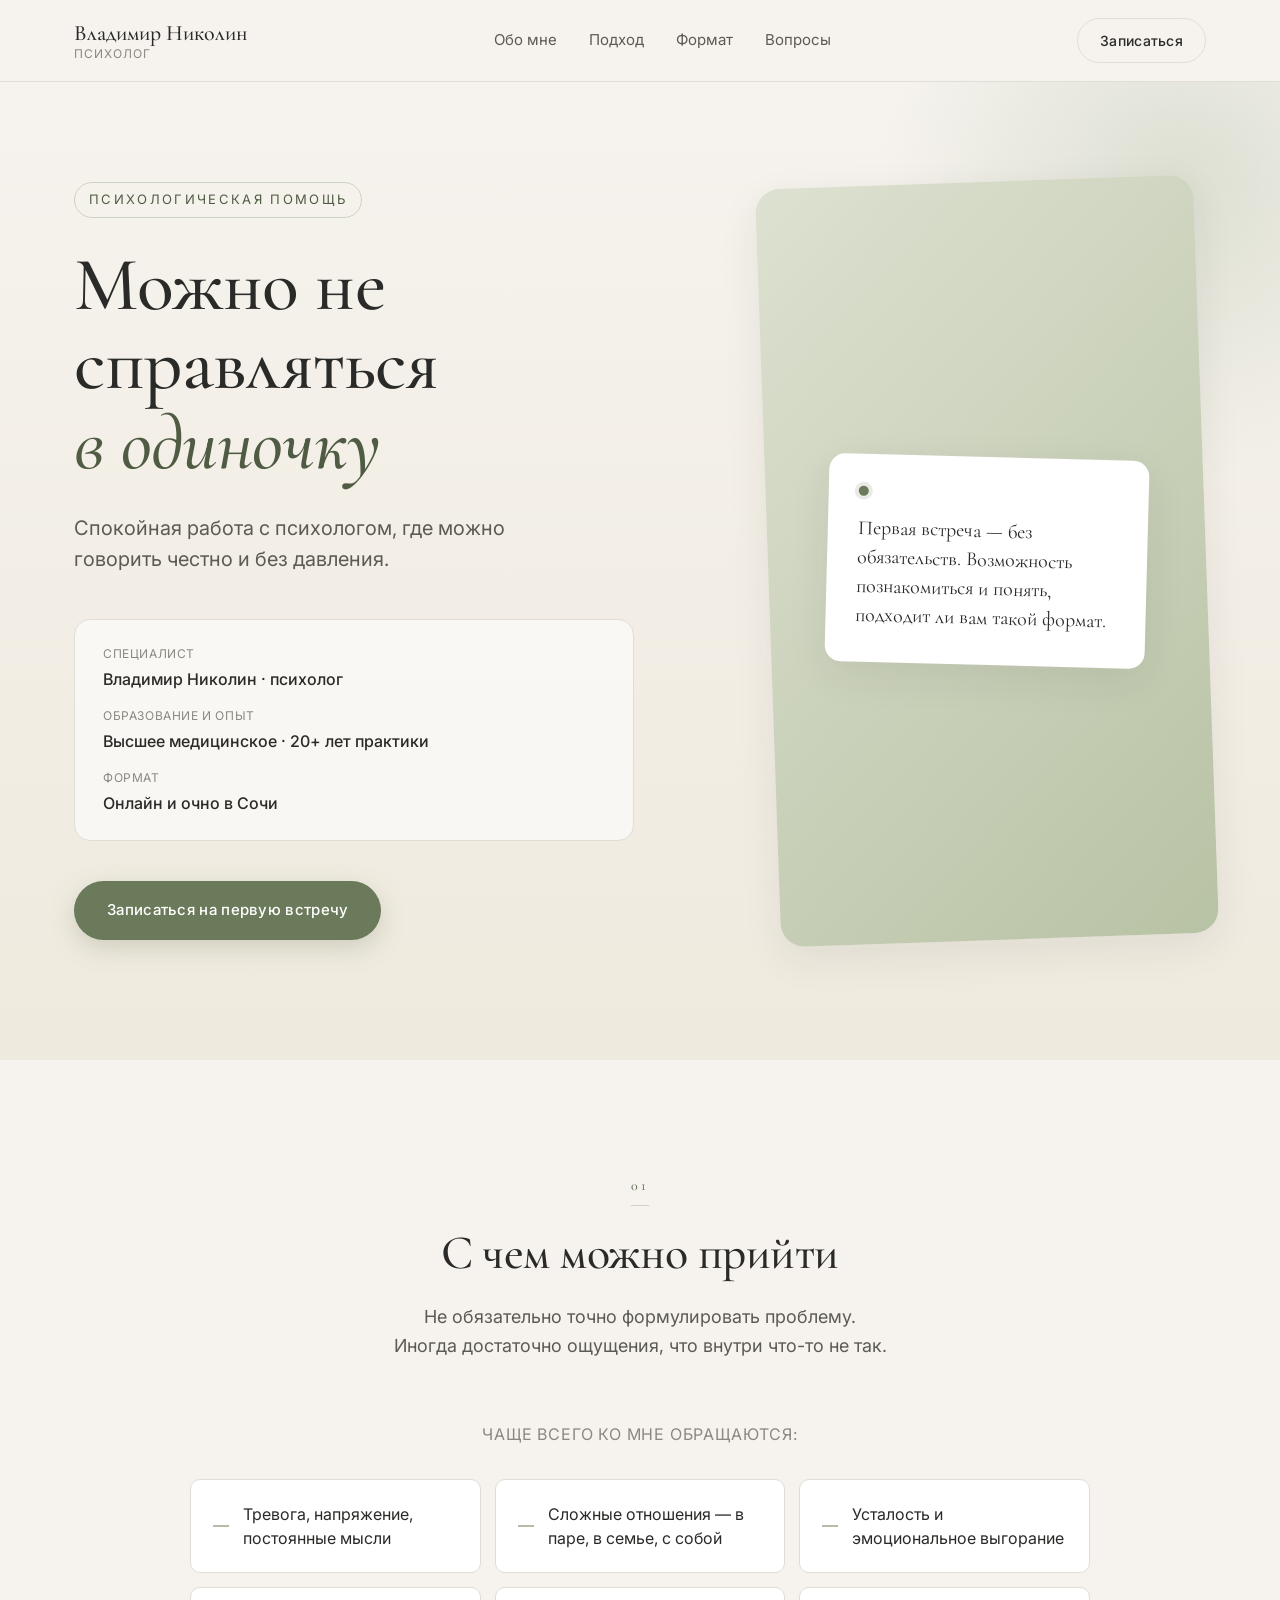
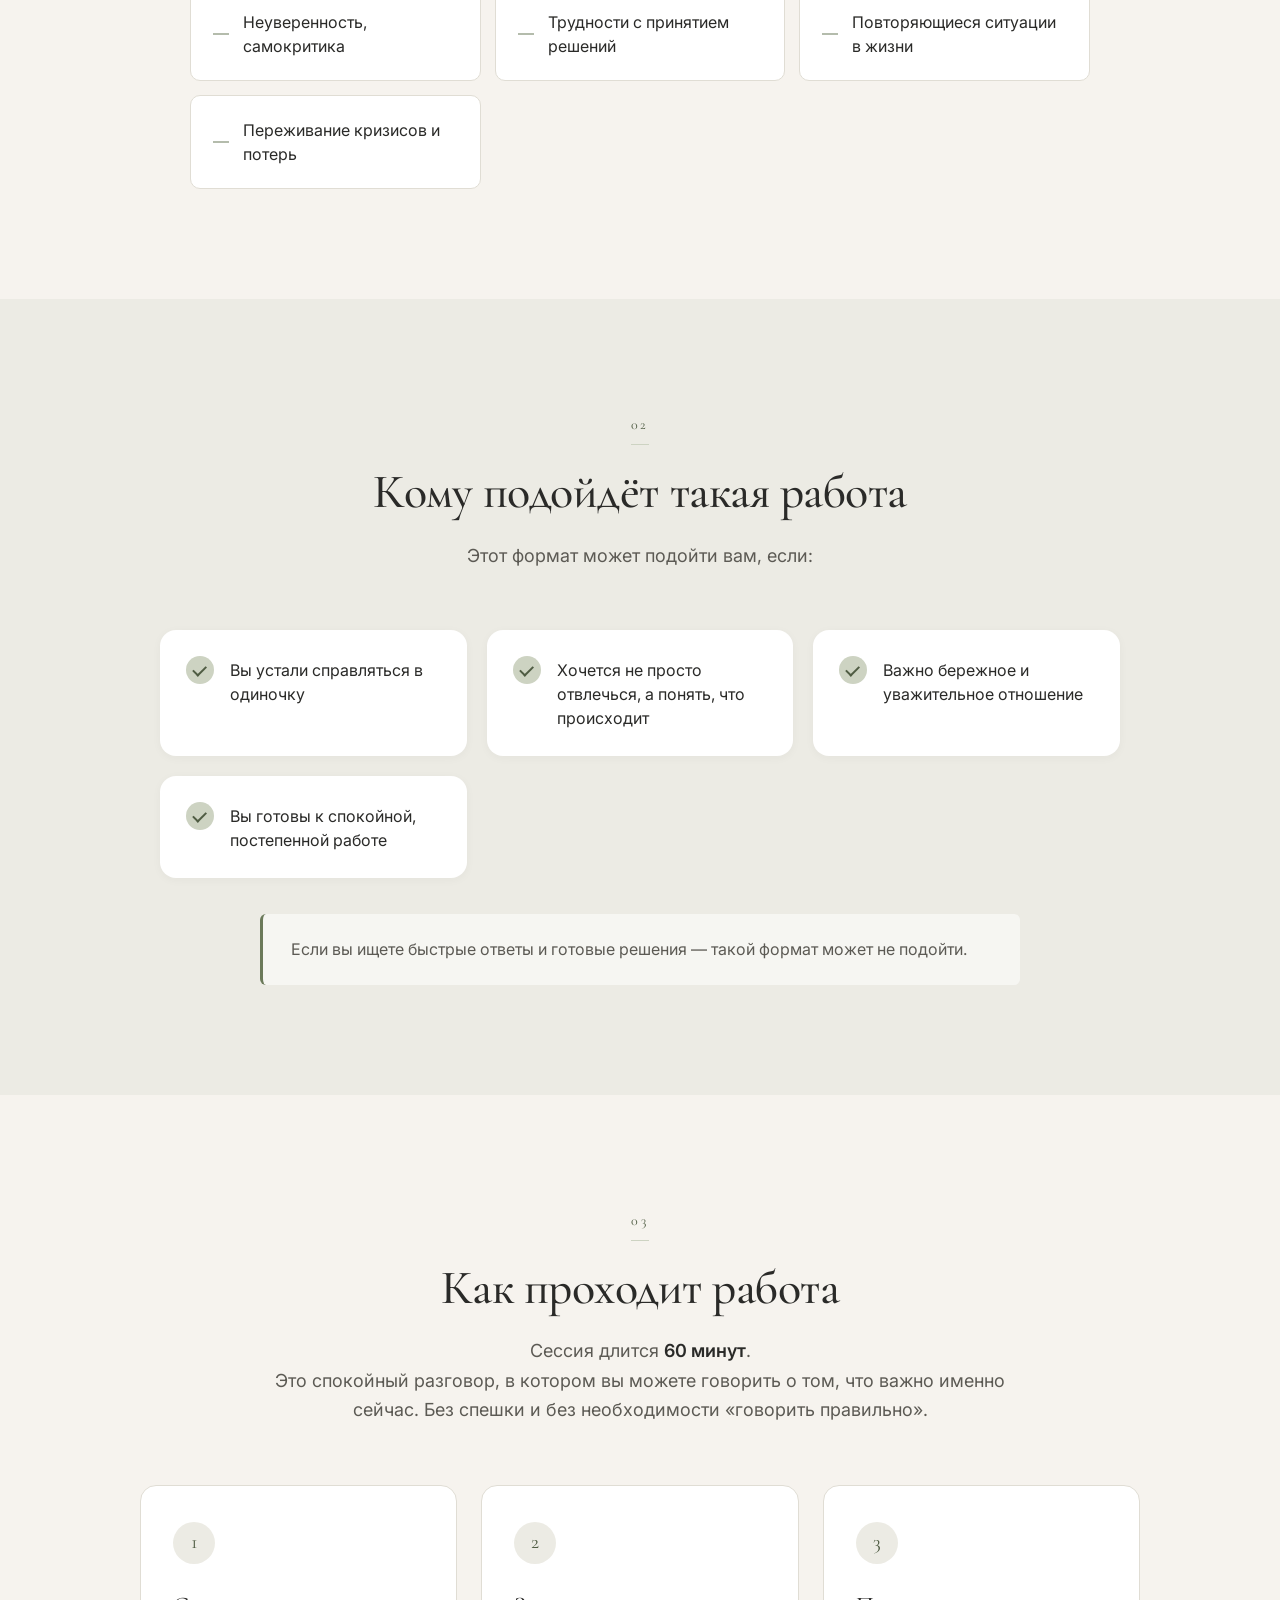
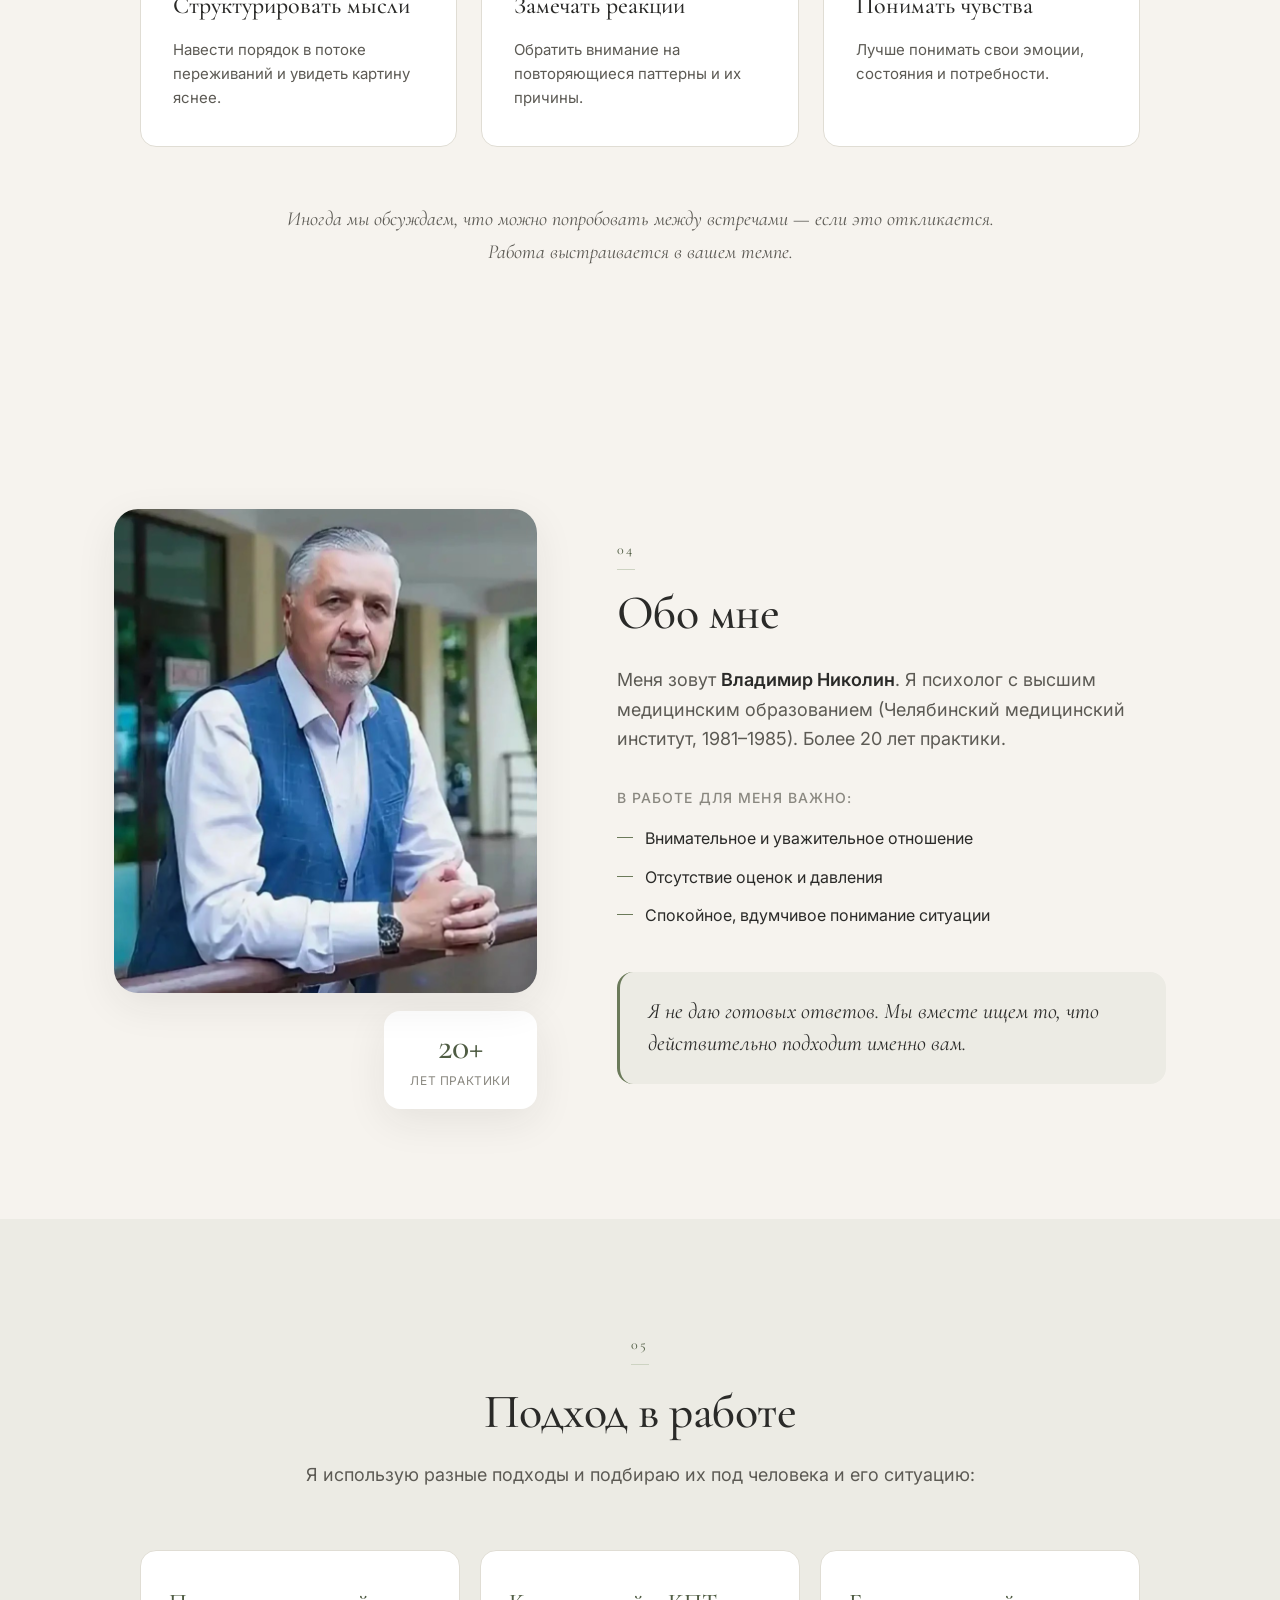
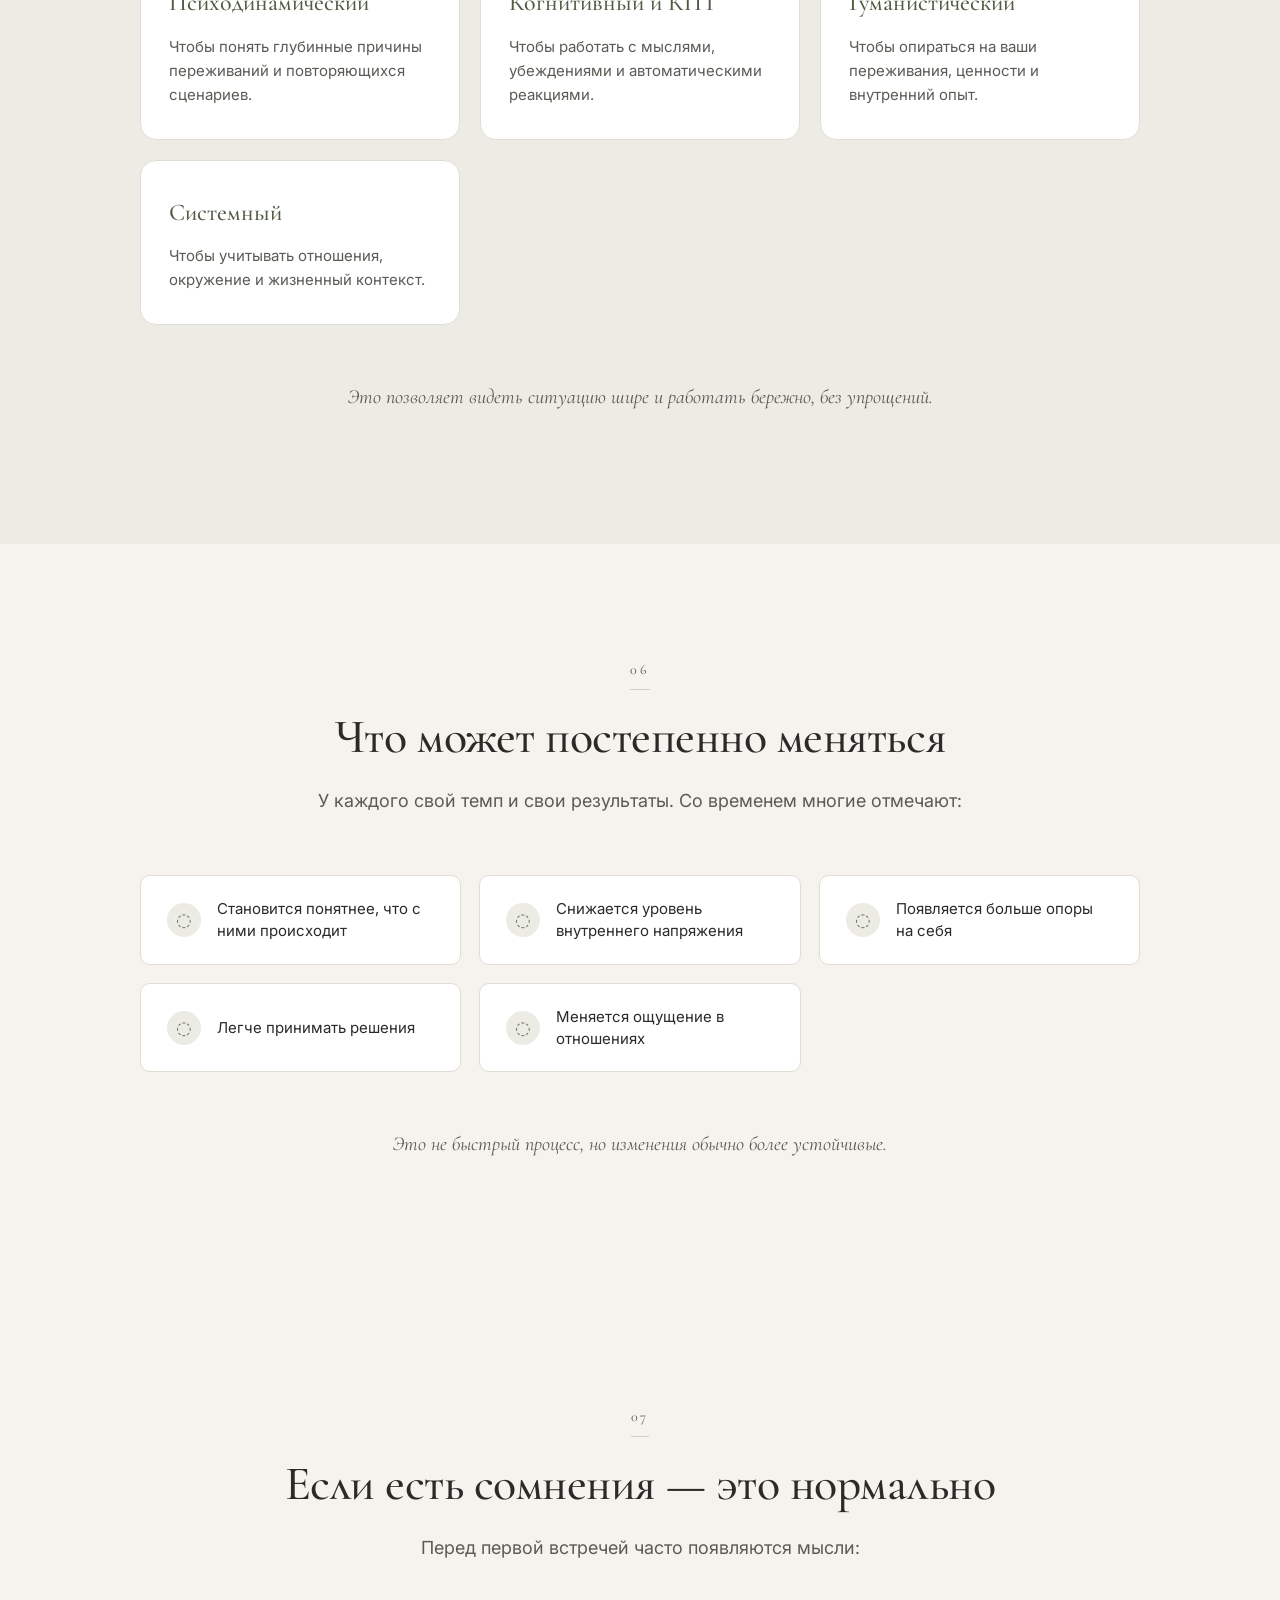
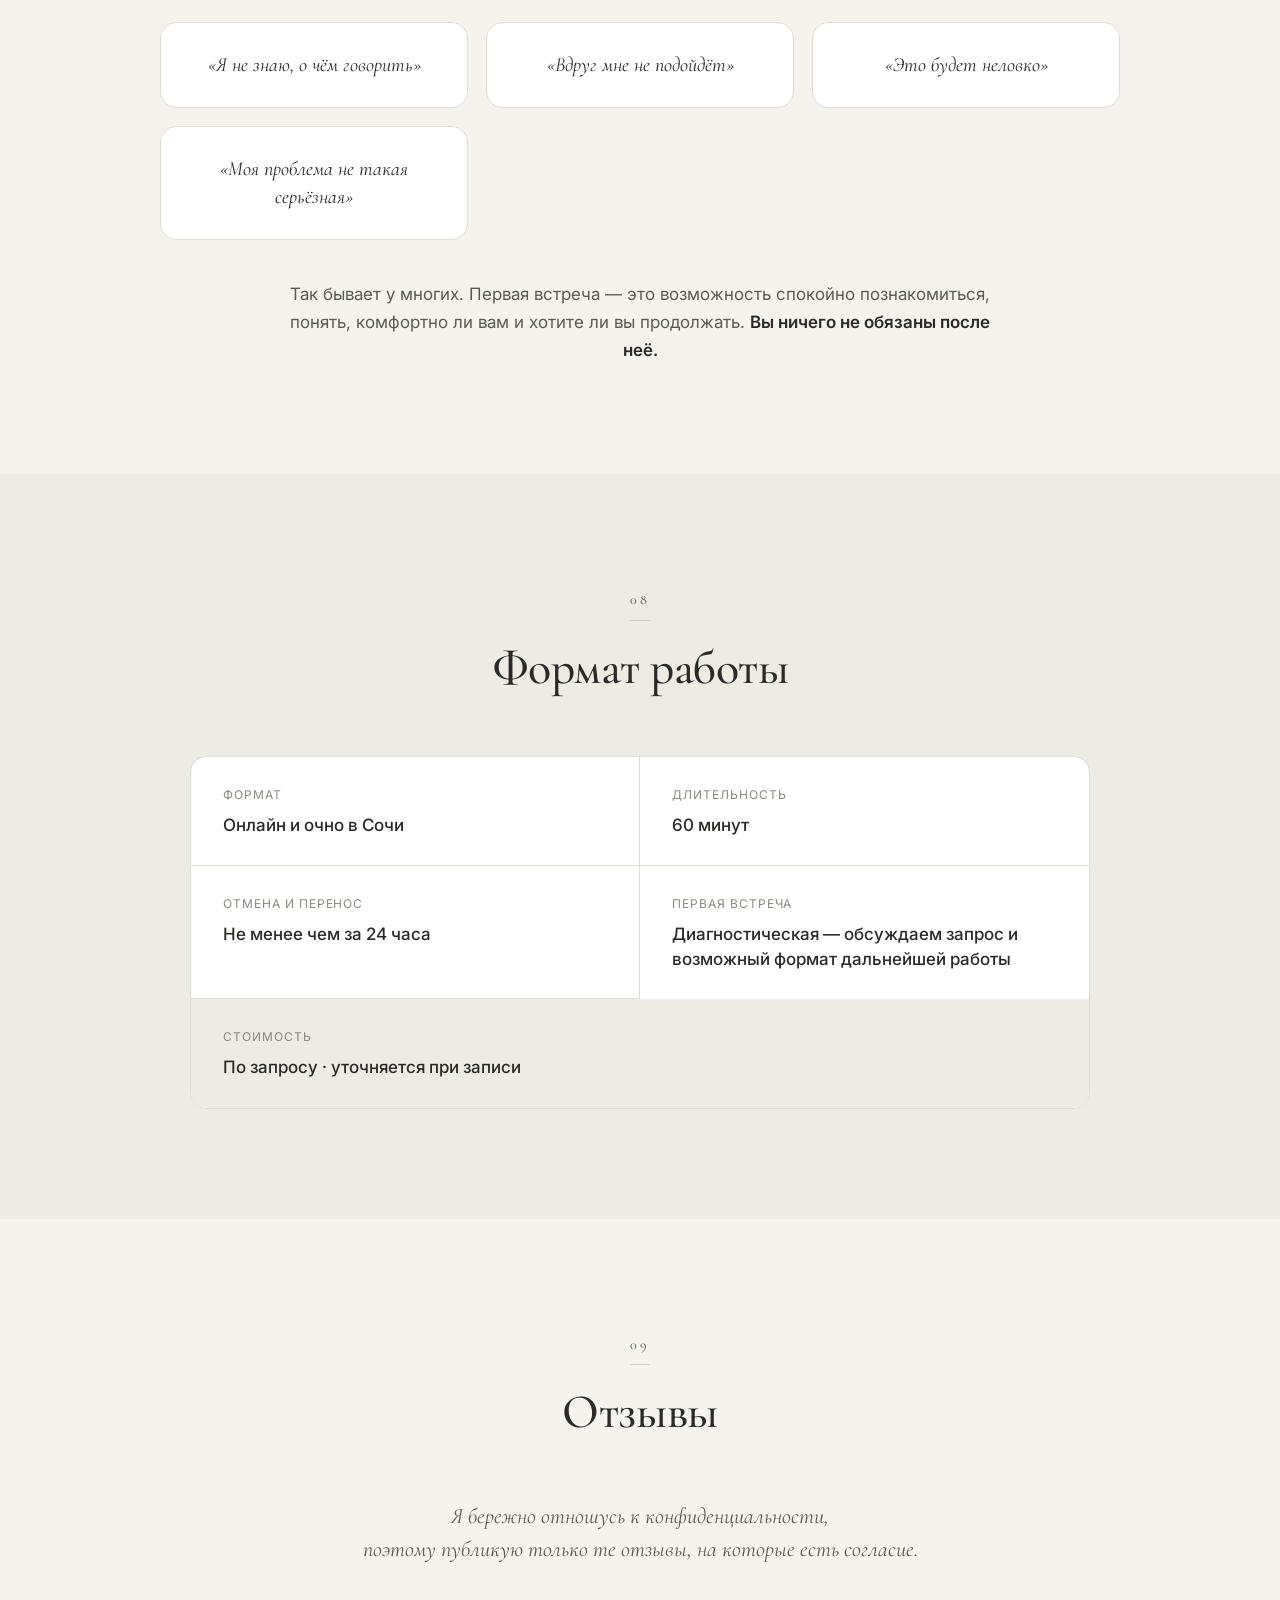
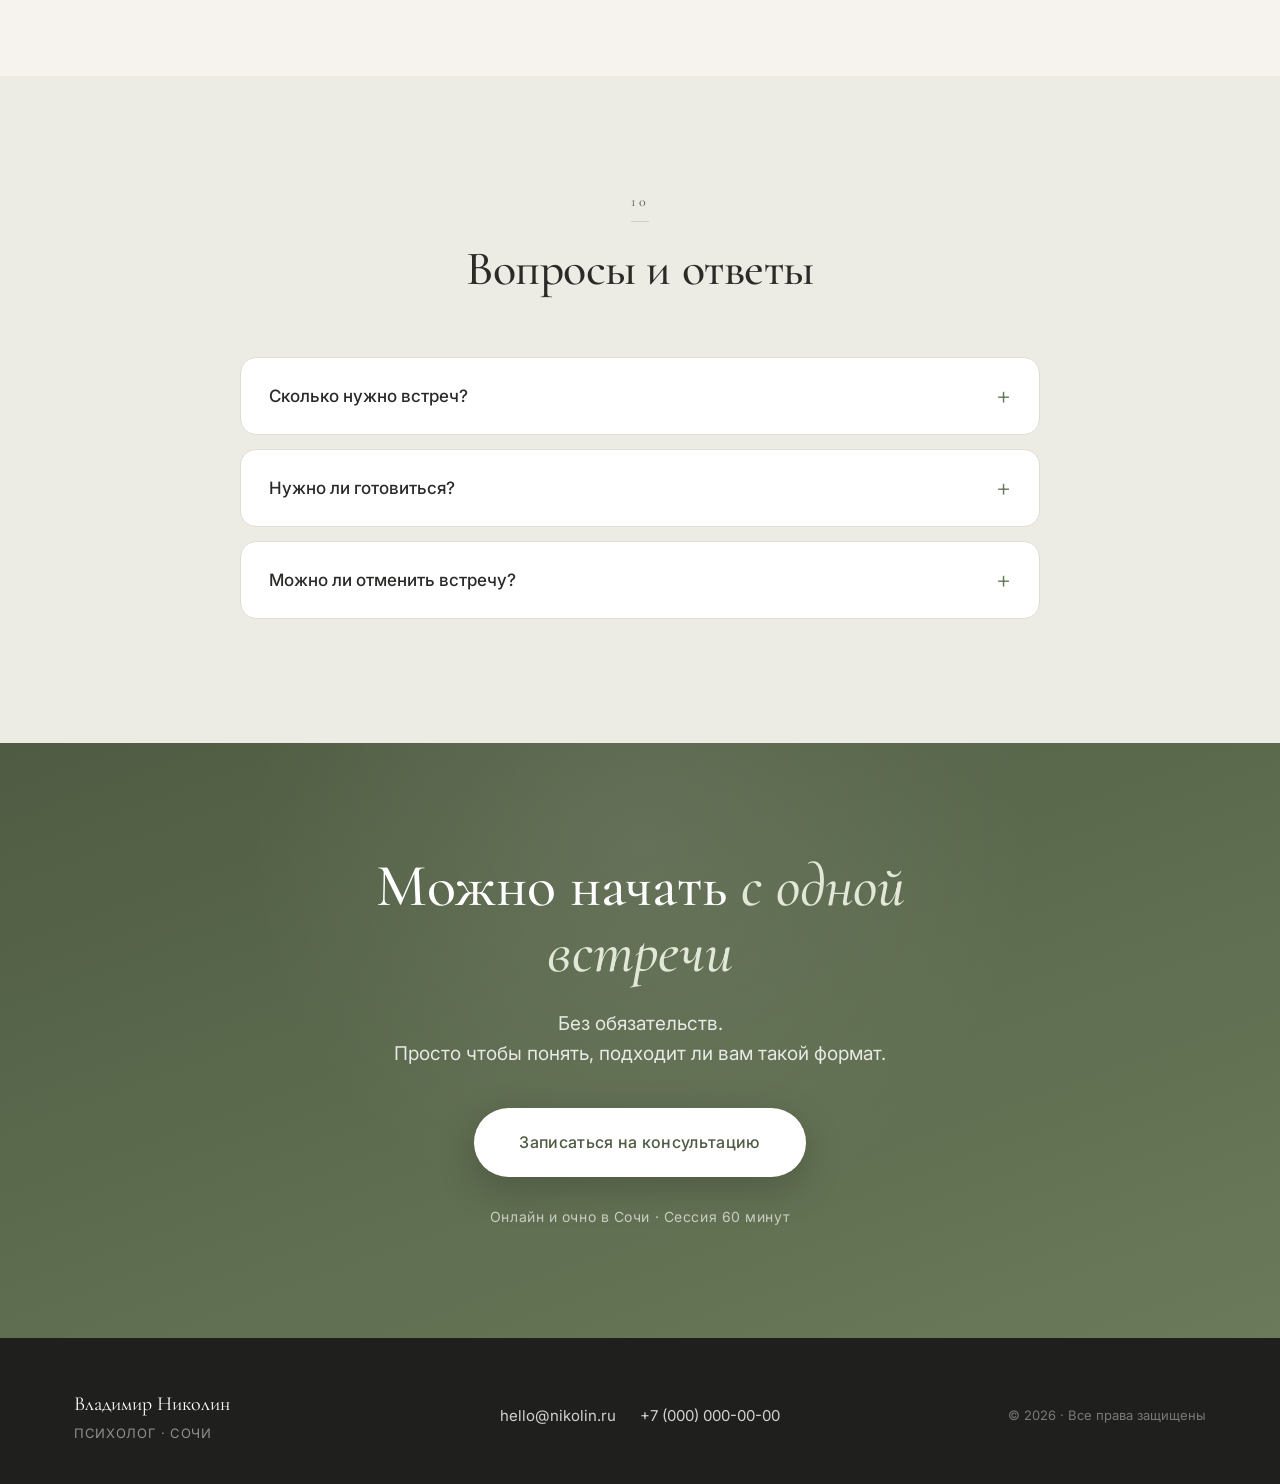
==== index.html @ 3478b765 "Вставлено фото и сформирован первый вариант сайта" ====
<!DOCTYPE html>
<html lang="ru">
<head>
    <meta charset="UTF-8">
    <meta name="viewport" content="width=device-width, initial-scale=1.0">
    <title>Владимир Николин — психолог · Онлайн и очно в Сочи</title>
    <meta name="description" content="Владимир Николин — психолог с высшим медицинским образованием и 20+ лет практики. Спокойная, бережная работа онлайн и очно в Сочи.">
    <link rel="preconnect" href="https://fonts.googleapis.com">
    <link rel="preconnect" href="https://fonts.gstatic.com" crossorigin>
    <link href="https://fonts.googleapis.com/css2?family=Cormorant+Garamond:wght@400;500;600&family=Inter:wght@300;400;500;600&display=swap" rel="stylesheet">
    <link rel="stylesheet" href="styles.css">
</head>
<body>

    <!-- Шапка -->
    <header class="header">
        <div class="container header__inner">
            <a href="#" class="logo">
                <span class="logo__name">Владимир Николин</span>
                <span class="logo__role">психолог</span>
            </a>
            <nav class="nav">
                <a href="#about">Обо мне</a>
                <a href="#approach">Подход</a>
                <a href="#format">Формат</a>
                <a href="#faq">Вопросы</a>
            </nav>
            <a href="#contact" class="btn btn--small">Записаться</a>
        </div>
    </header>

    <!-- 1. Первый экран -->
    <section class="hero">
        <div class="container hero__inner">
            <div class="hero__content">
                <p class="hero__eyebrow">Психологическая помощь</p>
                <h1 class="hero__title">Можно не справляться <br><em>в одиночку</em></h1>
                <p class="hero__subtitle">
                    Спокойная работа с психологом, где можно говорить честно и без давления.
                </p>

                <div class="hero__meta">
                    <div class="hero__meta-item">
                        <span class="hero__meta-label">Специалист</span>
                        <span class="hero__meta-value">Владимир Николин · психолог</span>
                    </div>
                    <div class="hero__meta-item">
                        <span class="hero__meta-label">Образование и опыт</span>
                        <span class="hero__meta-value">Высшее медицинское · 20+ лет практики</span>
                    </div>
                    <div class="hero__meta-item">
                        <span class="hero__meta-label">Формат</span>
                        <span class="hero__meta-value">Онлайн и очно в Сочи</span>
                    </div>
                </div>

                <a href="#contact" class="btn btn--primary">Записаться на первую встречу</a>
            </div>

            <div class="hero__visual">
                <div class="hero__card">
                    <div class="hero__card-dot"></div>
                    <p>Первая встреча — без обязательств. Возможность познакомиться и понять, подходит ли вам такой формат.</p>
                </div>
            </div>
        </div>
    </section>

    <!-- 2. С чем можно прийти -->
    <section class="section" id="with-what">
        <div class="container">
            <div class="section__head">
                <span class="section__num">01</span>
                <h2 class="section__title">С чем можно прийти</h2>
                <p class="section__lead">
                    Не обязательно точно формулировать проблему.<br>
                    Иногда достаточно ощущения, что внутри что-то не так.
                </p>
            </div>

            <p class="section__intro">Чаще всего ко мне обращаются:</p>

            <ul class="topics">
                <li class="topics__item">Тревога, напряжение, постоянные мысли</li>
                <li class="topics__item">Сложные отношения — в паре, в семье, с собой</li>
                <li class="topics__item">Усталость и эмоциональное выгорание</li>
                <li class="topics__item">Неуверенность, самокритика</li>
                <li class="topics__item">Трудности с принятием решений</li>
                <li class="topics__item">Повторяющиеся ситуации в жизни</li>
                <li class="topics__item">Переживание кризисов и потерь</li>
            </ul>
        </div>
    </section>

    <!-- 3. Кому подойдёт -->
    <section class="section section--muted">
        <div class="container">
            <div class="section__head">
                <span class="section__num">02</span>
                <h2 class="section__title">Кому подойдёт такая работа</h2>
                <p class="section__lead">Этот формат может подойти вам, если:</p>
            </div>

            <div class="suits">
                <div class="suits__item">
                    <span class="suits__marker"></span>
                    <p>Вы устали справляться в одиночку</p>
                </div>
                <div class="suits__item">
                    <span class="suits__marker"></span>
                    <p>Хочется не просто отвлечься, а понять, что происходит</p>
                </div>
                <div class="suits__item">
                    <span class="suits__marker"></span>
                    <p>Важно бережное и уважительное отношение</p>
                </div>
                <div class="suits__item">
                    <span class="suits__marker"></span>
                    <p>Вы готовы к спокойной, постепенной работе</p>
                </div>
            </div>

            <p class="section__note">
                Если вы ищете быстрые ответы и готовые решения — такой формат может не подойти.
            </p>
        </div>
    </section>

    <!-- 4. Как проходят консультации -->
    <section class="section" id="how">
        <div class="container">
            <div class="section__head">
                <span class="section__num">03</span>
                <h2 class="section__title">Как проходит работа</h2>
                <p class="section__lead">
                    Сессия длится <strong>60 минут</strong>.<br>
                    Это спокойный разговор, в котором вы можете говорить о том, что важно именно сейчас. Без спешки и без необходимости «говорить правильно».
                </p>
            </div>

            <div class="help-grid">
                <div class="help-card">
                    <span class="help-card__num">1</span>
                    <h3>Структурировать мысли</h3>
                    <p>Навести порядок в потоке переживаний и увидеть картину яснее.</p>
                </div>
                <div class="help-card">
                    <span class="help-card__num">2</span>
                    <h3>Замечать реакции</h3>
                    <p>Обратить внимание на повторяющиеся паттерны и их причины.</p>
                </div>
                <div class="help-card">
                    <span class="help-card__num">3</span>
                    <h3>Понимать чувства</h3>
                    <p>Лучше понимать свои эмоции, состояния и потребности.</p>
                </div>
            </div>

            <p class="section__note section__note--center">
                Иногда мы обсуждаем, что можно попробовать между встречами — если это откликается.<br>
                Работа выстраивается в вашем темпе.
            </p>
        </div>
    </section>

    <!-- 5. О специалисте -->
    <section class="section about" id="about">
        <div class="container about__inner">
            <div class="about__photo">
                <div class="about__photo-box">
                    <img src="Владимир Николин.jpg" alt="Психолог Владимир Николин" class="about__photo-img">
                </div>
                <div class="about__badge">
                    <span class="about__badge-num">20+</span>
                    <span class="about__badge-text">лет практики</span>
                </div>
            </div>

            <div class="about__content">
                <span class="section__num">04</span>
                <h2 class="section__title">Обо мне</h2>
                <p class="about__text">
                    Меня зовут <strong>Владимир Николин</strong>. Я психолог с высшим медицинским образованием
                    (Челябинский медицинский институт, 1981–1985). Более 20 лет практики.
                </p>

                <h3 class="about__subtitle">В работе для меня важно:</h3>
                <ul class="about__list">
                    <li>Внимательное и уважительное отношение</li>
                    <li>Отсутствие оценок и давления</li>
                    <li>Спокойное, вдумчивое понимание ситуации</li>
                </ul>

                <blockquote class="about__quote">
                    Я не даю готовых ответов. Мы вместе ищем то, что действительно подходит именно вам.
                </blockquote>
            </div>
        </div>
    </section>

    <!-- 6. Как я работаю -->
    <section class="section section--muted" id="approach">
        <div class="container">
            <div class="section__head">
                <span class="section__num">05</span>
                <h2 class="section__title">Подход в работе</h2>
                <p class="section__lead">
                    Я использую разные подходы и подбираю их под человека и его ситуацию:
                </p>
            </div>

            <div class="approach">
                <div class="approach__item">
                    <h3>Психодинамический</h3>
                    <p>Чтобы понять глубинные причины переживаний и повторяющихся сценариев.</p>
                </div>
                <div class="approach__item">
                    <h3>Когнитивный и КПТ</h3>
                    <p>Чтобы работать с мыслями, убеждениями и автоматическими реакциями.</p>
                </div>
                <div class="approach__item">
                    <h3>Гуманистический</h3>
                    <p>Чтобы опираться на ваши переживания, ценности и внутренний опыт.</p>
                </div>
                <div class="approach__item">
                    <h3>Системный</h3>
                    <p>Чтобы учитывать отношения, окружение и жизненный контекст.</p>
                </div>
            </div>

            <p class="section__note section__note--center">
                Это позволяет видеть ситуацию шире и работать бережно, без упрощений.
            </p>
        </div>
    </section>

    <!-- 7. Что может измениться -->
    <section class="section" id="results">
        <div class="container">
            <div class="section__head">
                <span class="section__num">06</span>
                <h2 class="section__title">Что может постепенно меняться</h2>
                <p class="section__lead">
                    У каждого свой темп и свои результаты. Со временем многие отмечают:
                </p>
            </div>

            <div class="changes">
                <div class="changes__item">
                    <div class="changes__icon">◌</div>
                    <p>Становится понятнее, что с ними происходит</p>
                </div>
                <div class="changes__item">
                    <div class="changes__icon">◌</div>
                    <p>Снижается уровень внутреннего напряжения</p>
                </div>
                <div class="changes__item">
                    <div class="changes__icon">◌</div>
                    <p>Появляется больше опоры на себя</p>
                </div>
                <div class="changes__item">
                    <div class="changes__icon">◌</div>
                    <p>Легче принимать решения</p>
                </div>
                <div class="changes__item">
                    <div class="changes__icon">◌</div>
                    <p>Меняется ощущение в отношениях</p>
                </div>
            </div>

            <p class="section__note section__note--center">
                Это не быстрый процесс, но изменения обычно более устойчивые.
            </p>
        </div>
    </section>

    <!-- 8. Если есть сомнения -->
    <section class="section doubts">
        <div class="container">
            <div class="section__head">
                <span class="section__num">07</span>
                <h2 class="section__title">Если есть сомнения — это нормально</h2>
                <p class="section__lead">Перед первой встречей часто появляются мысли:</p>
            </div>

            <div class="doubts__grid">
                <div class="doubts__card">«Я не знаю, о чём говорить»</div>
                <div class="doubts__card">«Вдруг мне не подойдёт»</div>
                <div class="doubts__card">«Это будет неловко»</div>
                <div class="doubts__card">«Моя проблема не такая серьёзная»</div>
            </div>

            <p class="doubts__text">
                Так бывает у многих. Первая встреча — это возможность спокойно познакомиться,
                понять, комфортно ли вам и хотите ли вы продолжать.
                <strong>Вы ничего не обязаны после неё.</strong>
            </p>
        </div>
    </section>

    <!-- 9. Формат работы -->
    <section class="section section--muted" id="format">
        <div class="container">
            <div class="section__head">
                <span class="section__num">08</span>
                <h2 class="section__title">Формат работы</h2>
            </div>

            <div class="format">
                <div class="format__item">
                    <span class="format__label">Формат</span>
                    <span class="format__value">Онлайн и очно в Сочи</span>
                </div>
                <div class="format__item">
                    <span class="format__label">Длительность</span>
                    <span class="format__value">60 минут</span>
                </div>
                <div class="format__item">
                    <span class="format__label">Отмена и перенос</span>
                    <span class="format__value">Не менее чем за 24 часа</span>
                </div>
                <div class="format__item">
                    <span class="format__label">Первая встреча</span>
                    <span class="format__value">Диагностическая — обсуждаем запрос и возможный формат дальнейшей работы</span>
                </div>
                <div class="format__item format__item--wide">
                    <span class="format__label">Стоимость</span>
                    <span class="format__value">По запросу · уточняется при записи</span>
                </div>
            </div>
        </div>
    </section>

    <!-- 10. Отзывы -->
    <section class="section reviews">
        <div class="container">
            <div class="section__head">
                <span class="section__num">09</span>
                <h2 class="section__title">Отзывы</h2>
            </div>
            <p class="reviews__text">
                Я бережно отношусь к конфиденциальности,<br>
                поэтому публикую только те отзывы, на которые есть согласие.
            </p>
        </div>
    </section>

    <!-- 11. FAQ -->
    <section class="section section--muted" id="faq">
        <div class="container">
            <div class="section__head">
                <span class="section__num">10</span>
                <h2 class="section__title">Вопросы и ответы</h2>
            </div>

            <div class="faq">
                <details class="faq__item">
                    <summary>Сколько нужно встреч?</summary>
                    <p>Это зависит от ситуации. Иногда достаточно нескольких встреч, иногда работа занимает больше времени.</p>
                </details>
                <details class="faq__item">
                    <summary>Нужно ли готовиться?</summary>
                    <p>Нет. Достаточно прийти с тем, что есть.</p>
                </details>
                <details class="faq__item">
                    <summary>Можно ли отменить встречу?</summary>
                    <p>Да, не позднее чем за 24 часа.</p>
                </details>
            </div>
        </div>
    </section>

    <!-- 12. Финальный блок -->
    <section class="section cta" id="contact">
        <div class="container cta__inner">
            <h2 class="cta__title">Можно начать <em>с одной встречи</em></h2>
            <p class="cta__text">
                Без обязательств.<br>
                Просто чтобы понять, подходит ли вам такой формат.
            </p>
            <a href="#" class="btn btn--primary btn--large">Записаться на консультацию</a>
            <p class="cta__note">Онлайн и очно в Сочи · Сессия 60 минут</p>
        </div>
    </section>

    <!-- Подвал -->
    <footer class="footer">
        <div class="container footer__inner">
            <div class="footer__brand">
                <span class="footer__name">Владимир Николин</span>
                <span class="footer__role">психолог · Сочи</span>
            </div>
            <div class="footer__contacts">
                <a href="mailto:hello@nikolin.ru">hello@nikolin.ru</a>
                <a href="tel:+70000000000">+7 (000) 000-00-00</a>
            </div>
            <p class="footer__copy">© 2026 · Все права защищены</p>
        </div>
    </footer>

</body>
</html>
---- styles.css ----
/* ==========================================================================
   Базовые настройки
   ========================================================================== */

:root {
    --color-bg: #f6f3ee;
    --color-bg-muted: #ecebe4;
    --color-surface: #ffffff;
    --color-text: #2a2a28;
    --color-text-soft: #5c5a54;
    --color-text-muted: #8a8880;
    --color-accent: #6b7a5a;
    --color-accent-dark: #4f5c43;
    --color-accent-soft: #cdd3c2;
    --color-border: #e0ddd4;

    --radius-sm: 10px;
    --radius-md: 16px;
    --radius-lg: 24px;

    --shadow-sm: 0 2px 10px rgba(42, 42, 40, 0.04);
    --shadow-md: 0 12px 40px rgba(42, 42, 40, 0.08);

    --font-serif: 'Cormorant Garamond', Georgia, serif;
    --font-sans: 'Inter', -apple-system, BlinkMacSystemFont, 'Segoe UI', sans-serif;

    --container: 1180px;
    --pad: 24px;
}

* {
    box-sizing: border-box;
    margin: 0;
    padding: 0;
}

html {
    scroll-behavior: smooth;
}

body {
    font-family: var(--font-sans);
    font-size: 17px;
    line-height: 1.65;
    color: var(--color-text);
    background-color: var(--color-bg);
    -webkit-font-smoothing: antialiased;
    -moz-osx-font-smoothing: grayscale;
}

.container {
    max-width: var(--container);
    margin: 0 auto;
    padding: 0 var(--pad);
}

a {
    color: inherit;
    text-decoration: none;
    transition: color 0.2s ease, opacity 0.2s ease;
}

img {
    max-width: 100%;
    display: block;
}

em {
    font-family: var(--font-serif);
    font-style: italic;
    font-weight: 500;
    color: var(--color-accent-dark);
}

/* ==========================================================================
   Кнопки
   ========================================================================== */

.btn {
    display: inline-flex;
    align-items: center;
    justify-content: center;
    gap: 8px;
    padding: 16px 32px;
    font-family: var(--font-sans);
    font-size: 15px;
    font-weight: 500;
    letter-spacing: 0.02em;
    border: 1px solid transparent;
    border-radius: 999px;
    cursor: pointer;
    transition: all 0.25s ease;
    white-space: nowrap;
}

.btn--primary {
    background-color: var(--color-accent);
    color: #fff;
    box-shadow: 0 8px 24px rgba(107, 122, 90, 0.25);
}

.btn--primary:hover {
    background-color: var(--color-accent-dark);
    transform: translateY(-2px);
    box-shadow: 0 12px 32px rgba(107, 122, 90, 0.35);
}

.btn--large {
    padding: 20px 44px;
    font-size: 16px;
}

.btn--small {
    padding: 10px 22px;
    font-size: 14px;
    background-color: transparent;
    color: var(--color-text);
    border-color: var(--color-border);
}

.btn--small:hover {
    background-color: var(--color-text);
    color: #fff;
    border-color: var(--color-text);
}

/* ==========================================================================
   Шапка
   ========================================================================== */

.header {
    position: sticky;
    top: 0;
    z-index: 100;
    background-color: rgba(246, 243, 238, 0.85);
    backdrop-filter: blur(12px);
    -webkit-backdrop-filter: blur(12px);
    border-bottom: 1px solid var(--color-border);
}

.header__inner {
    display: flex;
    align-items: center;
    justify-content: space-between;
    gap: 32px;
    padding: 18px var(--pad);
}

.logo {
    display: flex;
    flex-direction: column;
    line-height: 1.2;
}

.logo__name {
    font-family: var(--font-serif);
    font-size: 22px;
    font-weight: 500;
    color: var(--color-text);
}

.logo__role {
    font-size: 12px;
    color: var(--color-text-muted);
    letter-spacing: 0.08em;
    text-transform: uppercase;
}

.nav {
    display: flex;
    gap: 32px;
}

.nav a {
    font-size: 15px;
    color: var(--color-text-soft);
    position: relative;
}

.nav a:hover {
    color: var(--color-accent-dark);
}

/* ==========================================================================
   Первый экран
   ========================================================================== */

.hero {
    padding: 100px 0 120px;
    background: linear-gradient(180deg, var(--color-bg) 0%, #efeade 100%);
    position: relative;
    overflow: hidden;
}

.hero::before {
    content: "";
    position: absolute;
    top: -200px;
    right: -200px;
    width: 600px;
    height: 600px;
    background: radial-gradient(circle, rgba(205, 211, 194, 0.6) 0%, transparent 70%);
    border-radius: 50%;
    pointer-events: none;
}

.hero__inner {
    display: grid;
    grid-template-columns: 1.4fr 1fr;
    gap: 80px;
    align-items: center;
    position: relative;
}

.hero__eyebrow {
    display: inline-block;
    font-size: 13px;
    letter-spacing: 0.18em;
    text-transform: uppercase;
    color: var(--color-accent-dark);
    padding: 6px 14px;
    border: 1px solid var(--color-accent-soft);
    border-radius: 999px;
    margin-bottom: 28px;
}

.hero__title {
    font-family: var(--font-serif);
    font-size: clamp(44px, 6vw, 76px);
    font-weight: 500;
    line-height: 1.05;
    letter-spacing: -0.01em;
    color: var(--color-text);
    margin-bottom: 28px;
}

.hero__subtitle {
    font-size: 20px;
    line-height: 1.55;
    color: var(--color-text-soft);
    margin-bottom: 44px;
    max-width: 520px;
}

.hero__meta {
    display: flex;
    flex-direction: column;
    gap: 14px;
    padding: 24px 28px;
    background-color: rgba(255, 255, 255, 0.6);
    border: 1px solid var(--color-border);
    border-radius: var(--radius-md);
    margin-bottom: 40px;
    max-width: 560px;
}

.hero__meta-item {
    display: flex;
    flex-direction: column;
    gap: 2px;
}

.hero__meta-label {
    font-size: 12px;
    color: var(--color-text-muted);
    letter-spacing: 0.05em;
    text-transform: uppercase;
}

.hero__meta-value {
    font-size: 16px;
    color: var(--color-text);
    font-weight: 500;
}

.hero__visual {
    position: relative;
    height: 100%;
    min-height: 440px;
    display: flex;
    align-items: center;
    justify-content: center;
}

.hero__visual::before {
    content: "";
    position: absolute;
    inset: 0;
    background: linear-gradient(135deg, #dde1d1 0%, #b8c2a4 100%);
    border-radius: var(--radius-lg);
    transform: rotate(-2deg);
    box-shadow: var(--shadow-md);
}

.hero__card {
    position: relative;
    background-color: #fff;
    padding: 32px 30px;
    border-radius: var(--radius-md);
    box-shadow: var(--shadow-md);
    max-width: 320px;
    transform: rotate(1.5deg);
    z-index: 1;
}

.hero__card-dot {
    width: 10px;
    height: 10px;
    border-radius: 50%;
    background-color: var(--color-accent);
    margin-bottom: 18px;
    box-shadow: 0 0 0 4px rgba(107, 122, 90, 0.15);
}

.hero__card p {
    font-family: var(--font-serif);
    font-size: 20px;
    line-height: 1.45;
    color: var(--color-text);
}

/* ==========================================================================
   Секции
   ========================================================================== */

.section {
    padding: 110px 0;
}

.section--muted {
    background-color: var(--color-bg-muted);
}

.section__head {
    max-width: 760px;
    margin: 0 auto 60px;
    text-align: center;
}

.section__num {
    display: inline-block;
    font-family: var(--font-serif);
    font-size: 14px;
    color: var(--color-accent-dark);
    letter-spacing: 0.2em;
    margin-bottom: 20px;
    padding-bottom: 8px;
    border-bottom: 1px solid var(--color-accent-soft);
}

.section__title {
    font-family: var(--font-serif);
    font-size: clamp(32px, 4vw, 48px);
    font-weight: 500;
    line-height: 1.15;
    color: var(--color-text);
    margin-bottom: 20px;
    letter-spacing: -0.01em;
}

.section__lead {
    font-size: 18px;
    line-height: 1.65;
    color: var(--color-text-soft);
}

.section__lead strong {
    color: var(--color-text);
    font-weight: 600;
}

.section__intro {
    text-align: center;
    font-size: 16px;
    color: var(--color-text-muted);
    letter-spacing: 0.05em;
    margin-bottom: 32px;
    text-transform: uppercase;
}

.section__note {
    margin-top: 36px;
    padding: 22px 28px;
    font-size: 16px;
    color: var(--color-text-soft);
    background-color: rgba(255, 255, 255, 0.55);
    border-left: 3px solid var(--color-accent);
    border-radius: 6px;
    max-width: 760px;
    margin-left: auto;
    margin-right: auto;
}

.section__note--center {
    text-align: center;
    border-left: none;
    background-color: transparent;
    font-style: italic;
    font-family: var(--font-serif);
    font-size: 20px;
    padding: 20px 0;
}

/* ==========================================================================
   С чем можно прийти
   ========================================================================== */

.topics {
    list-style: none;
    display: grid;
    grid-template-columns: repeat(auto-fit, minmax(280px, 1fr));
    gap: 14px;
    max-width: 900px;
    margin: 0 auto;
}

.topics__item {
    position: relative;
    padding: 22px 24px 22px 52px;
    background-color: var(--color-surface);
    border: 1px solid var(--color-border);
    border-radius: var(--radius-sm);
    font-size: 16px;
    color: var(--color-text);
    line-height: 1.5;
    transition: all 0.25s ease;
}

.topics__item::before {
    content: "";
    position: absolute;
    left: 22px;
    top: 50%;
    transform: translateY(-50%);
    width: 16px;
    height: 1px;
    background-color: var(--color-accent);
}

.topics__item:hover {
    border-color: var(--color-accent-soft);
    transform: translateY(-2px);
    box-shadow: var(--shadow-sm);
}

/* ==========================================================================
   Кому подойдёт
   ========================================================================== */

.suits {
    display: grid;
    grid-template-columns: repeat(auto-fit, minmax(260px, 1fr));
    gap: 20px;
    max-width: 960px;
    margin: 0 auto;
}

.suits__item {
    display: flex;
    gap: 16px;
    padding: 26px;
    background-color: var(--color-surface);
    border-radius: var(--radius-md);
    box-shadow: var(--shadow-sm);
}

.suits__marker {
    flex-shrink: 0;
    width: 28px;
    height: 28px;
    border-radius: 50%;
    background-color: var(--color-accent-soft);
    position: relative;
}

.suits__marker::after {
    content: "";
    position: absolute;
    top: 50%;
    left: 50%;
    transform: translate(-55%, -55%) rotate(45deg);
    width: 6px;
    height: 11px;
    border-right: 2px solid var(--color-accent-dark);
    border-bottom: 2px solid var(--color-accent-dark);
}

.suits__item p {
    font-size: 16px;
    line-height: 1.5;
    color: var(--color-text);
    padding-top: 2px;
}

/* ==========================================================================
   Как проходит работа
   ========================================================================== */

.help-grid {
    display: grid;
    grid-template-columns: repeat(auto-fit, minmax(260px, 1fr));
    gap: 24px;
    max-width: 1000px;
    margin: 0 auto;
}

.help-card {
    padding: 36px 32px;
    background-color: var(--color-surface);
    border-radius: var(--radius-md);
    border: 1px solid var(--color-border);
    transition: all 0.3s ease;
}

.help-card:hover {
    transform: translateY(-4px);
    border-color: var(--color-accent-soft);
    box-shadow: var(--shadow-md);
}

.help-card__num {
    display: inline-flex;
    align-items: center;
    justify-content: center;
    width: 42px;
    height: 42px;
    font-family: var(--font-serif);
    font-size: 20px;
    background-color: var(--color-bg-muted);
    color: var(--color-accent-dark);
    border-radius: 50%;
    margin-bottom: 22px;
}

.help-card h3 {
    font-family: var(--font-serif);
    font-size: 24px;
    font-weight: 500;
    margin-bottom: 12px;
    color: var(--color-text);
}

.help-card p {
    font-size: 15px;
    line-height: 1.6;
    color: var(--color-text-soft);
}

/* ==========================================================================
   Обо мне
   ========================================================================== */

.about {
    background-color: var(--color-bg);
}

.about__inner {
    display: grid;
    grid-template-columns: 1fr 1.3fr;
    gap: 80px;
    align-items: center;
    max-width: 1100px;
    margin: 0 auto;
}

.about__photo {
    position: relative;
    display: flex;
    flex-direction: column;
    align-items: flex-end;
}

.about__photo-box {
    background: transparent;
    border-radius: 0;
    box-shadow: none;
    position: relative;
    overflow: visible;
}

.about__photo-box::before {
    content: none;
}

.about__photo-img {
    display: block;
    width: 100%;
    height: auto;
    object-fit: fill;
    transform: none;
    border-radius: var(--radius-lg);
    box-shadow: var(--shadow-md);
}

.about__badge {
    position: static;
    margin-top: 18px;
    background-color: #fff;
    padding: 18px 26px;
    border-radius: var(--radius-md);
    box-shadow: var(--shadow-md);
    display: flex;
    flex-direction: column;
    align-items: center;
    text-align: center;
    min-width: 110px;
}

.about__badge-num {
    font-family: var(--font-serif);
    font-size: 36px;
    font-weight: 500;
    color: var(--color-accent-dark);
    line-height: 1;
}

.about__badge-text {
    font-size: 12px;
    color: var(--color-text-muted);
    letter-spacing: 0.05em;
    text-transform: uppercase;
    margin-top: 6px;
}

.about__content .section__num {
    margin-bottom: 16px;
}

.about__content .section__title {
    text-align: left;
    margin-bottom: 24px;
}

.about__text {
    font-size: 18px;
    line-height: 1.65;
    color: var(--color-text-soft);
    margin-bottom: 32px;
}

.about__text strong {
    color: var(--color-text);
    font-weight: 600;
}

.about__subtitle {
    font-size: 14px;
    font-weight: 500;
    color: var(--color-text-muted);
    letter-spacing: 0.08em;
    text-transform: uppercase;
    margin-bottom: 16px;
}

.about__list {
    list-style: none;
    margin-bottom: 32px;
}

.about__list li {
    position: relative;
    padding-left: 28px;
    padding-bottom: 12px;
    font-size: 16px;
    color: var(--color-text);
}

.about__list li::before {
    content: "";
    position: absolute;
    left: 0;
    top: 12px;
    width: 16px;
    height: 1px;
    background-color: var(--color-accent);
}

.about__quote {
    font-family: var(--font-serif);
    font-size: 22px;
    line-height: 1.45;
    color: var(--color-text);
    padding: 24px 28px;
    background-color: var(--color-bg-muted);
    border-radius: var(--radius-md);
    border-left: 3px solid var(--color-accent);
    font-style: italic;
}

/* ==========================================================================
   Подход в работе
   ========================================================================== */

.approach {
    display: grid;
    grid-template-columns: repeat(auto-fit, minmax(260px, 1fr));
    gap: 20px;
    max-width: 1000px;
    margin: 0 auto;
}

.approach__item {
    padding: 32px 28px;
    background-color: var(--color-surface);
    border-radius: var(--radius-md);
    border: 1px solid var(--color-border);
    transition: all 0.25s ease;
}

.approach__item:hover {
    border-color: var(--color-accent);
    transform: translateY(-3px);
    box-shadow: var(--shadow-sm);
}

.approach__item h3 {
    font-family: var(--font-serif);
    font-size: 24px;
    font-weight: 500;
    color: var(--color-accent-dark);
    margin-bottom: 12px;
}

.approach__item p {
    font-size: 15px;
    line-height: 1.6;
    color: var(--color-text-soft);
}

/* ==========================================================================
   Что может меняться
   ========================================================================== */

.changes {
    display: grid;
    grid-template-columns: repeat(auto-fit, minmax(240px, 1fr));
    gap: 18px;
    max-width: 1000px;
    margin: 0 auto;
}

.changes__item {
    display: flex;
    align-items: center;
    gap: 16px;
    padding: 22px 26px;
    background-color: var(--color-surface);
    border-radius: var(--radius-sm);
    border: 1px solid var(--color-border);
}

.changes__icon {
    flex-shrink: 0;
    width: 34px;
    height: 34px;
    display: flex;
    align-items: center;
    justify-content: center;
    font-size: 18px;
    color: var(--color-accent);
    background-color: var(--color-bg-muted);
    border-radius: 50%;
}

.changes__item p {
    font-size: 15px;
    line-height: 1.45;
    color: var(--color-text);
}

/* ==========================================================================
   Сомнения
   ========================================================================== */

.doubts__grid {
    display: grid;
    grid-template-columns: repeat(auto-fit, minmax(240px, 1fr));
    gap: 18px;
    max-width: 960px;
    margin: 0 auto 40px;
}

.doubts__card {
    padding: 28px 26px;
    background-color: var(--color-surface);
    border: 1px solid var(--color-border);
    border-radius: var(--radius-md);
    font-family: var(--font-serif);
    font-size: 20px;
    line-height: 1.4;
    color: var(--color-text);
    text-align: center;
    font-style: italic;
}

.doubts__text {
    max-width: 720px;
    margin: 0 auto;
    text-align: center;
    font-size: 17px;
    line-height: 1.65;
    color: var(--color-text-soft);
}

.doubts__text strong {
    color: var(--color-text);
    font-weight: 600;
}

/* ==========================================================================
   Формат
   ========================================================================== */

.format {
    display: grid;
    grid-template-columns: repeat(2, 1fr);
    gap: 0;
    max-width: 900px;
    margin: 0 auto;
    background-color: var(--color-surface);
    border: 1px solid var(--color-border);
    border-radius: var(--radius-md);
    overflow: hidden;
}

.format__item {
    padding: 28px 32px;
    border-right: 1px solid var(--color-border);
    border-bottom: 1px solid var(--color-border);
    display: flex;
    flex-direction: column;
    gap: 8px;
}

.format__item:nth-child(even) {
    border-right: none;
}

.format__item:nth-last-child(-n+2):not(.format__item--wide) {
    border-bottom: none;
}

.format__item--wide {
    grid-column: 1 / -1;
    background-color: var(--color-bg-muted);
    border-right: none;
    border-bottom: none;
}

.format__label {
    font-size: 12px;
    color: var(--color-text-muted);
    letter-spacing: 0.08em;
    text-transform: uppercase;
}

.format__value {
    font-size: 17px;
    color: var(--color-text);
    font-weight: 500;
    line-height: 1.45;
}

/* ==========================================================================
   Отзывы
   ========================================================================== */

.reviews {
    text-align: center;
}

.reviews__text {
    max-width: 640px;
    margin: 0 auto;
    font-family: var(--font-serif);
    font-size: 22px;
    line-height: 1.5;
    color: var(--color-text-soft);
    font-style: italic;
}

/* ==========================================================================
   FAQ
   ========================================================================== */

.faq {
    max-width: 800px;
    margin: 0 auto;
}

.faq__item {
    background-color: var(--color-surface);
    border: 1px solid var(--color-border);
    border-radius: var(--radius-md);
    margin-bottom: 14px;
    overflow: hidden;
    transition: all 0.25s ease;
}

.faq__item[open] {
    border-color: var(--color-accent-soft);
    box-shadow: var(--shadow-sm);
}

.faq__item summary {
    padding: 24px 28px;
    font-size: 17px;
    font-weight: 500;
    color: var(--color-text);
    cursor: pointer;
    list-style: none;
    position: relative;
    padding-right: 60px;
    transition: color 0.2s ease;
}

.faq__item summary::-webkit-details-marker {
    display: none;
}

.faq__item summary::after {
    content: "+";
    position: absolute;
    right: 28px;
    top: 50%;
    transform: translateY(-50%);
    font-size: 24px;
    color: var(--color-accent);
    font-weight: 300;
    transition: transform 0.25s ease;
}

.faq__item[open] summary::after {
    content: "−";
}

.faq__item summary:hover {
    color: var(--color-accent-dark);
}

.faq__item p {
    padding: 0 28px 24px;
    font-size: 16px;
    line-height: 1.65;
    color: var(--color-text-soft);
}

/* ==========================================================================
   CTA
   ========================================================================== */

.cta {
    background: linear-gradient(160deg, #4f5c43 0%, #6b7a5a 100%);
    color: #fff;
    text-align: center;
    position: relative;
    overflow: hidden;
}

.cta::before {
    content: "";
    position: absolute;
    top: -300px;
    left: 50%;
    transform: translateX(-50%);
    width: 800px;
    height: 800px;
    background: radial-gradient(circle, rgba(255, 255, 255, 0.08) 0%, transparent 70%);
    border-radius: 50%;
    pointer-events: none;
}

.cta__inner {
    position: relative;
    max-width: 720px;
    margin: 0 auto;
}

.cta__title {
    font-family: var(--font-serif);
    font-size: clamp(36px, 5vw, 60px);
    font-weight: 500;
    line-height: 1.1;
    margin-bottom: 24px;
    color: #fff;
}

.cta__title em {
    color: #e2e7d7;
}

.cta__text {
    font-size: 19px;
    line-height: 1.55;
    color: rgba(255, 255, 255, 0.85);
    margin-bottom: 40px;
}

.cta .btn--primary {
    background-color: #fff;
    color: var(--color-accent-dark);
    box-shadow: 0 12px 40px rgba(0, 0, 0, 0.2);
}

.cta .btn--primary:hover {
    background-color: var(--color-bg);
    color: var(--color-text);
}

.cta__note {
    margin-top: 28px;
    font-size: 14px;
    color: rgba(255, 255, 255, 0.65);
    letter-spacing: 0.04em;
}

/* ==========================================================================
   Подвал
   ========================================================================== */

.footer {
    background-color: #1f1f1d;
    color: rgba(255, 255, 255, 0.7);
    padding: 50px 0 40px;
}

.footer__inner {
    display: grid;
    grid-template-columns: 1fr auto 1fr;
    gap: 32px;
    align-items: center;
}

.footer__brand {
    display: flex;
    flex-direction: column;
}

.footer__name {
    font-family: var(--font-serif);
    font-size: 20px;
    color: #fff;
}

.footer__role {
    font-size: 13px;
    color: rgba(255, 255, 255, 0.5);
    letter-spacing: 0.05em;
    text-transform: uppercase;
    margin-top: 2px;
}

.footer__contacts {
    display: flex;
    gap: 24px;
    justify-content: center;
    flex-wrap: wrap;
}

.footer__contacts a {
    font-size: 15px;
    color: rgba(255, 255, 255, 0.8);
    transition: color 0.2s ease;
}

.footer__contacts a:hover {
    color: #fff;
}

.footer__copy {
    font-size: 13px;
    color: rgba(255, 255, 255, 0.4);
    text-align: right;
}

/* ==========================================================================
   Адаптив
   ========================================================================== */

@media (max-width: 960px) {
    .hero {
        padding: 70px 0 90px;
    }

    .hero__inner {
        grid-template-columns: 1fr;
        gap: 60px;
    }

    .hero__visual {
        min-height: 340px;
        max-width: 400px;
        margin: 0 auto;
    }

    .section {
        padding: 80px 0;
    }

    .about__inner {
        grid-template-columns: 1fr;
        gap: 60px;
    }

    .about__photo {
        max-width: 380px;
        margin: 0 auto;
        width: 100%;
    }

    .about__badge {
        align-self: center;
        margin-top: 14px;
    }

    .format {
        grid-template-columns: 1fr;
    }

    .format__item {
        border-right: none;
    }

    .format__item:not(:last-child) {
        border-bottom: 1px solid var(--color-border);
    }

    .nav {
        display: none;
    }
}

@media (max-width: 640px) {
    :root {
        --pad: 20px;
    }

    body {
        font-size: 16px;
    }

    .header__inner {
        padding: 14px var(--pad);
    }

    .logo__name {
        font-size: 18px;
    }

    .logo__role {
        font-size: 11px;
    }

    .hero {
        padding: 50px 0 70px;
    }

    .hero__meta {
        padding: 20px 22px;
    }

    .section {
        padding: 64px 0;
    }

    .section__head {
        margin-bottom: 40px;
    }

    .help-card,
    .approach__item {
        padding: 26px 22px;
    }

    .about__quote {
        font-size: 19px;
        padding: 20px 22px;
    }

    .footer__inner {
        grid-template-columns: 1fr;
        text-align: center;
        gap: 20px;
    }

    .footer__contacts {
        justify-content: center;
    }

    .footer__copy {
        text-align: center;
    }

    .btn {
        padding: 14px 26px;
        font-size: 14px;
    }

    .btn--large {
        padding: 18px 36px;
        font-size: 15px;
    }

    .faq__item summary {
        padding: 20px 22px;
        padding-right: 54px;
        font-size: 16px;
    }

    .faq__item summary::after {
        right: 22px;
    }

    .faq__item p {
        padding: 0 22px 20px;
        font-size: 15px;
    }
}
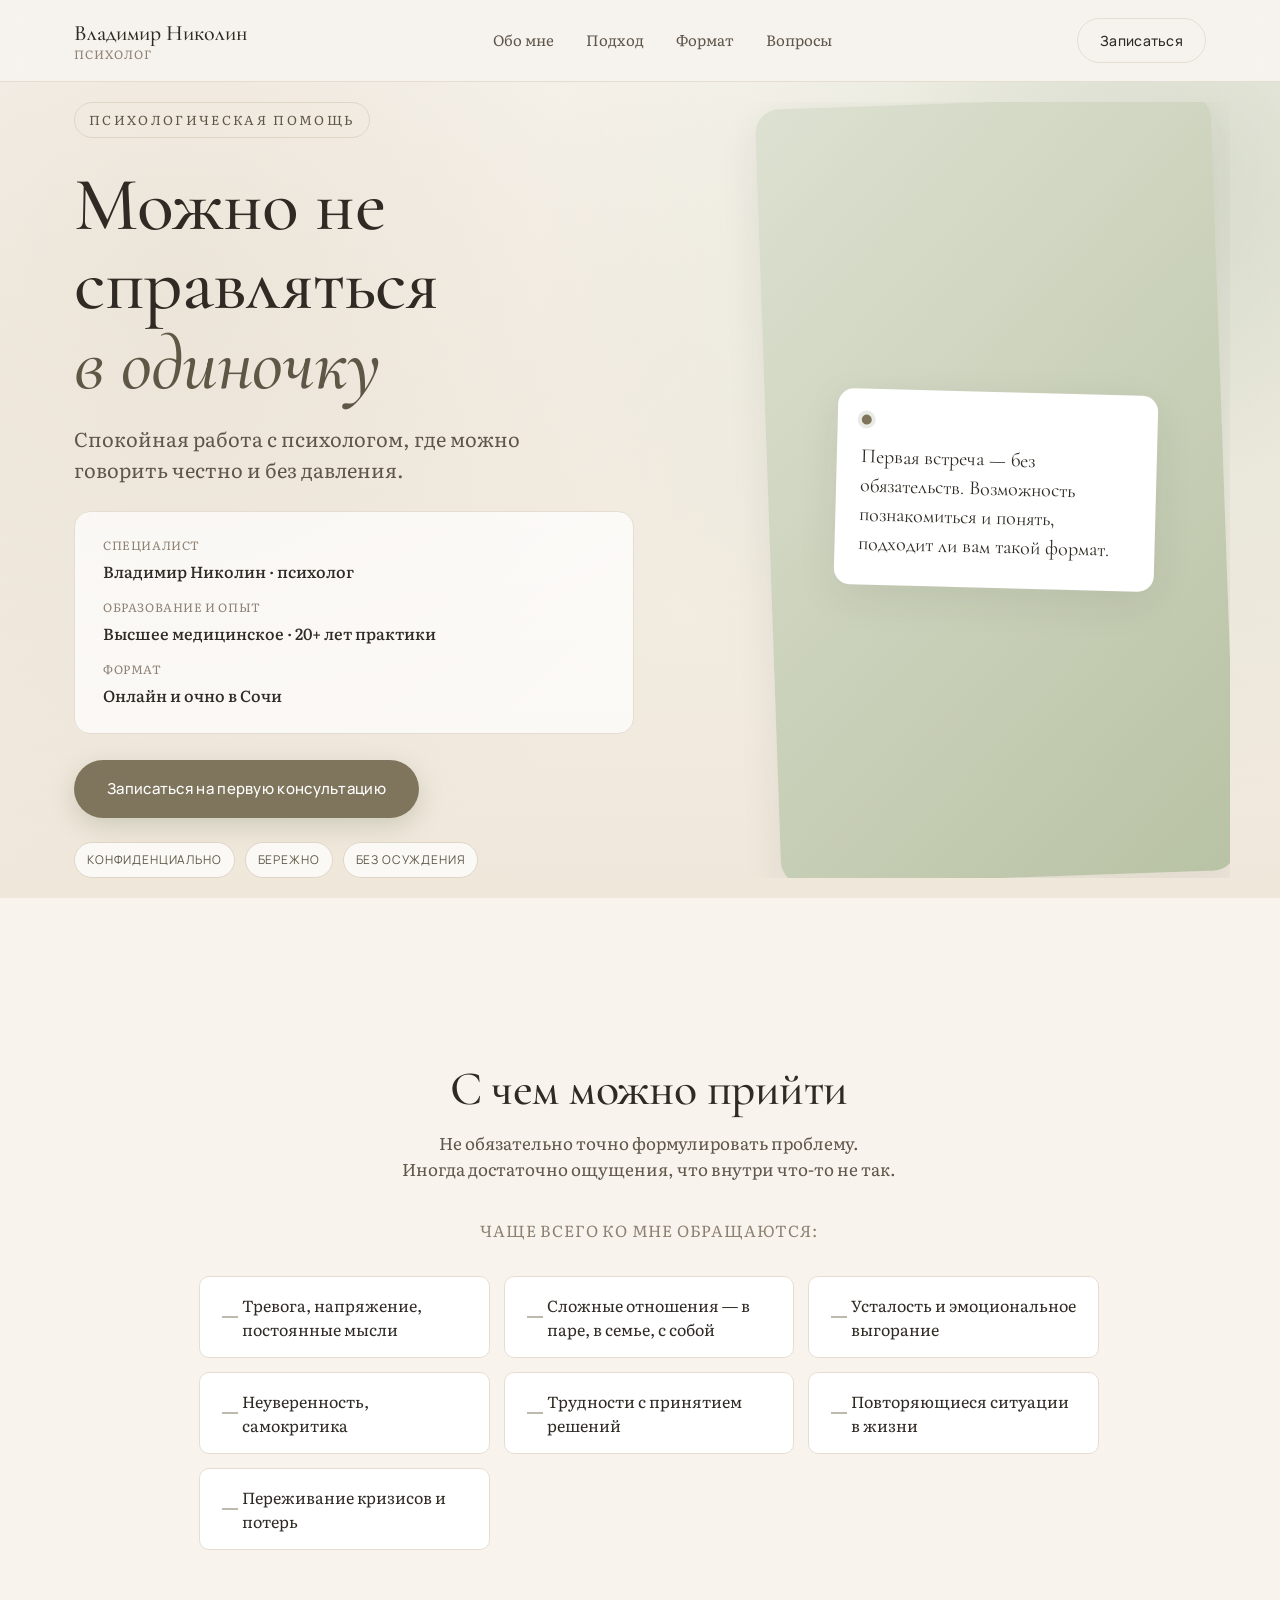
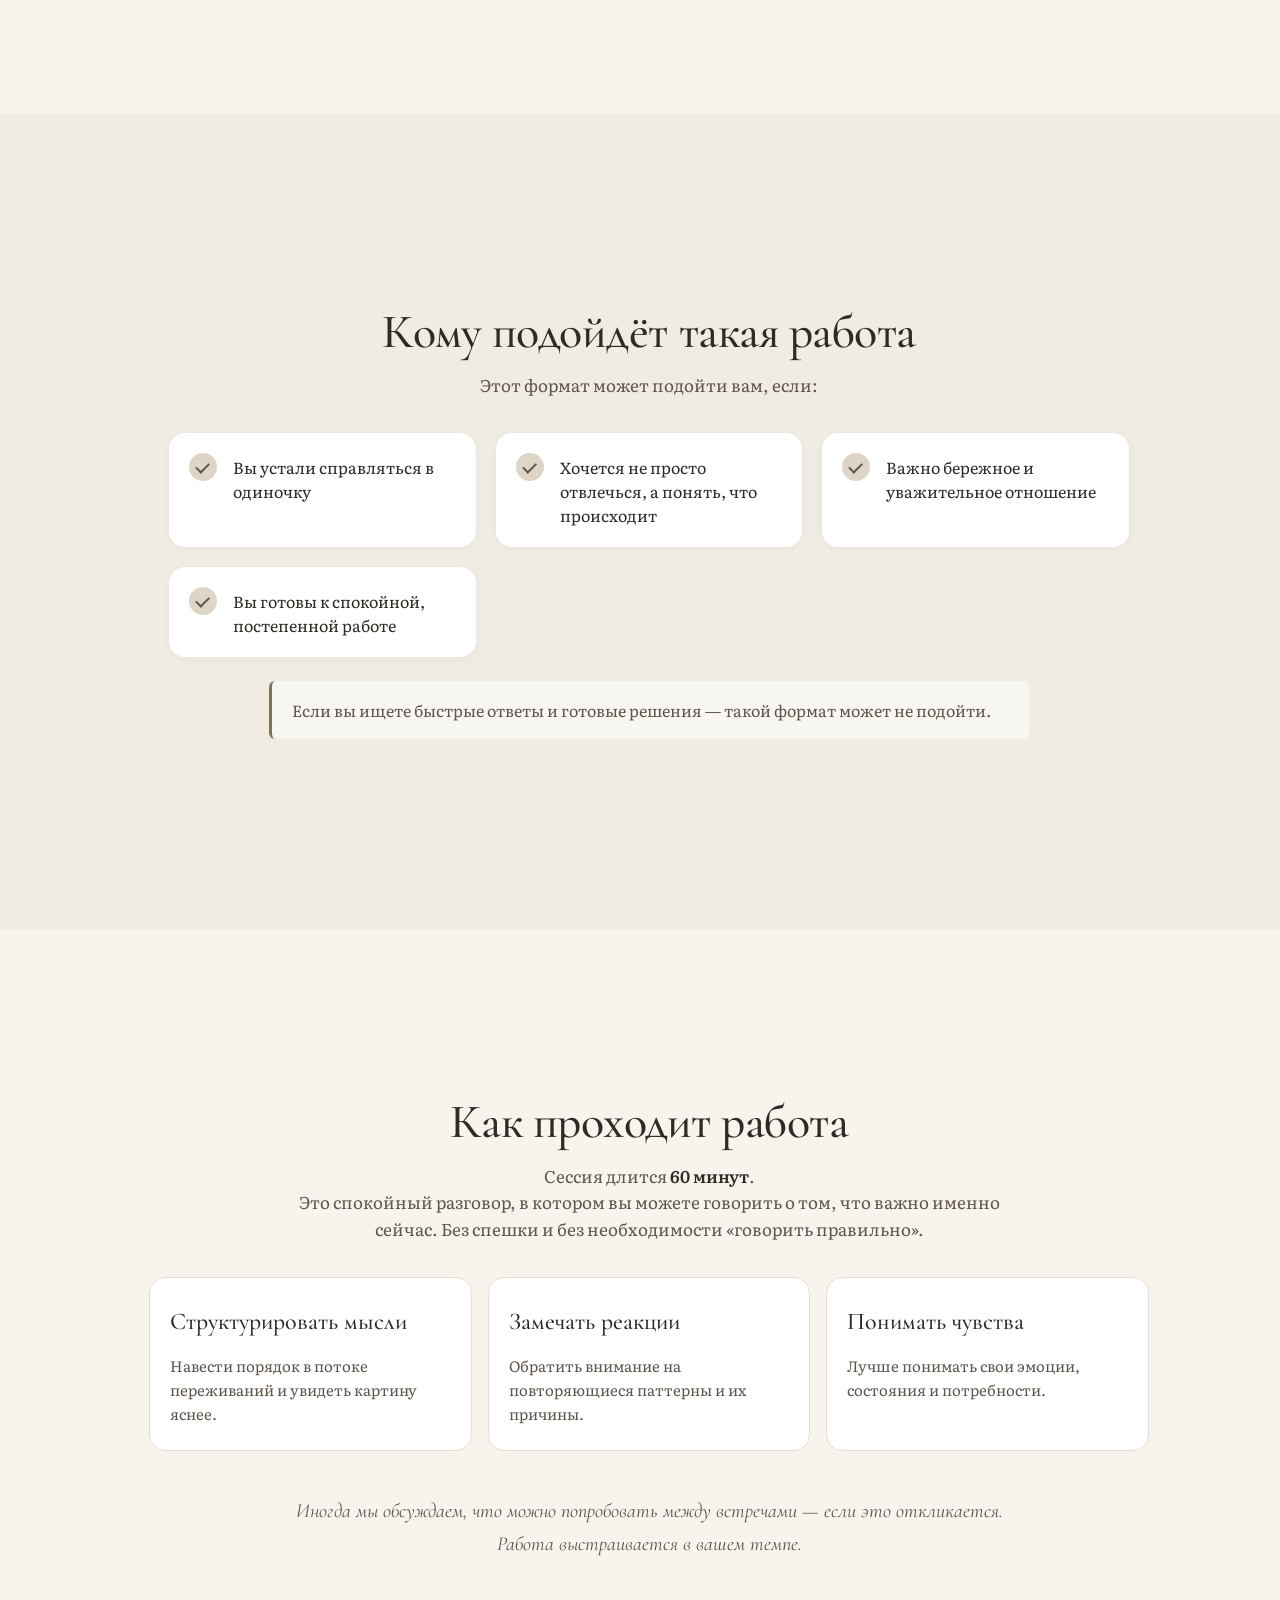
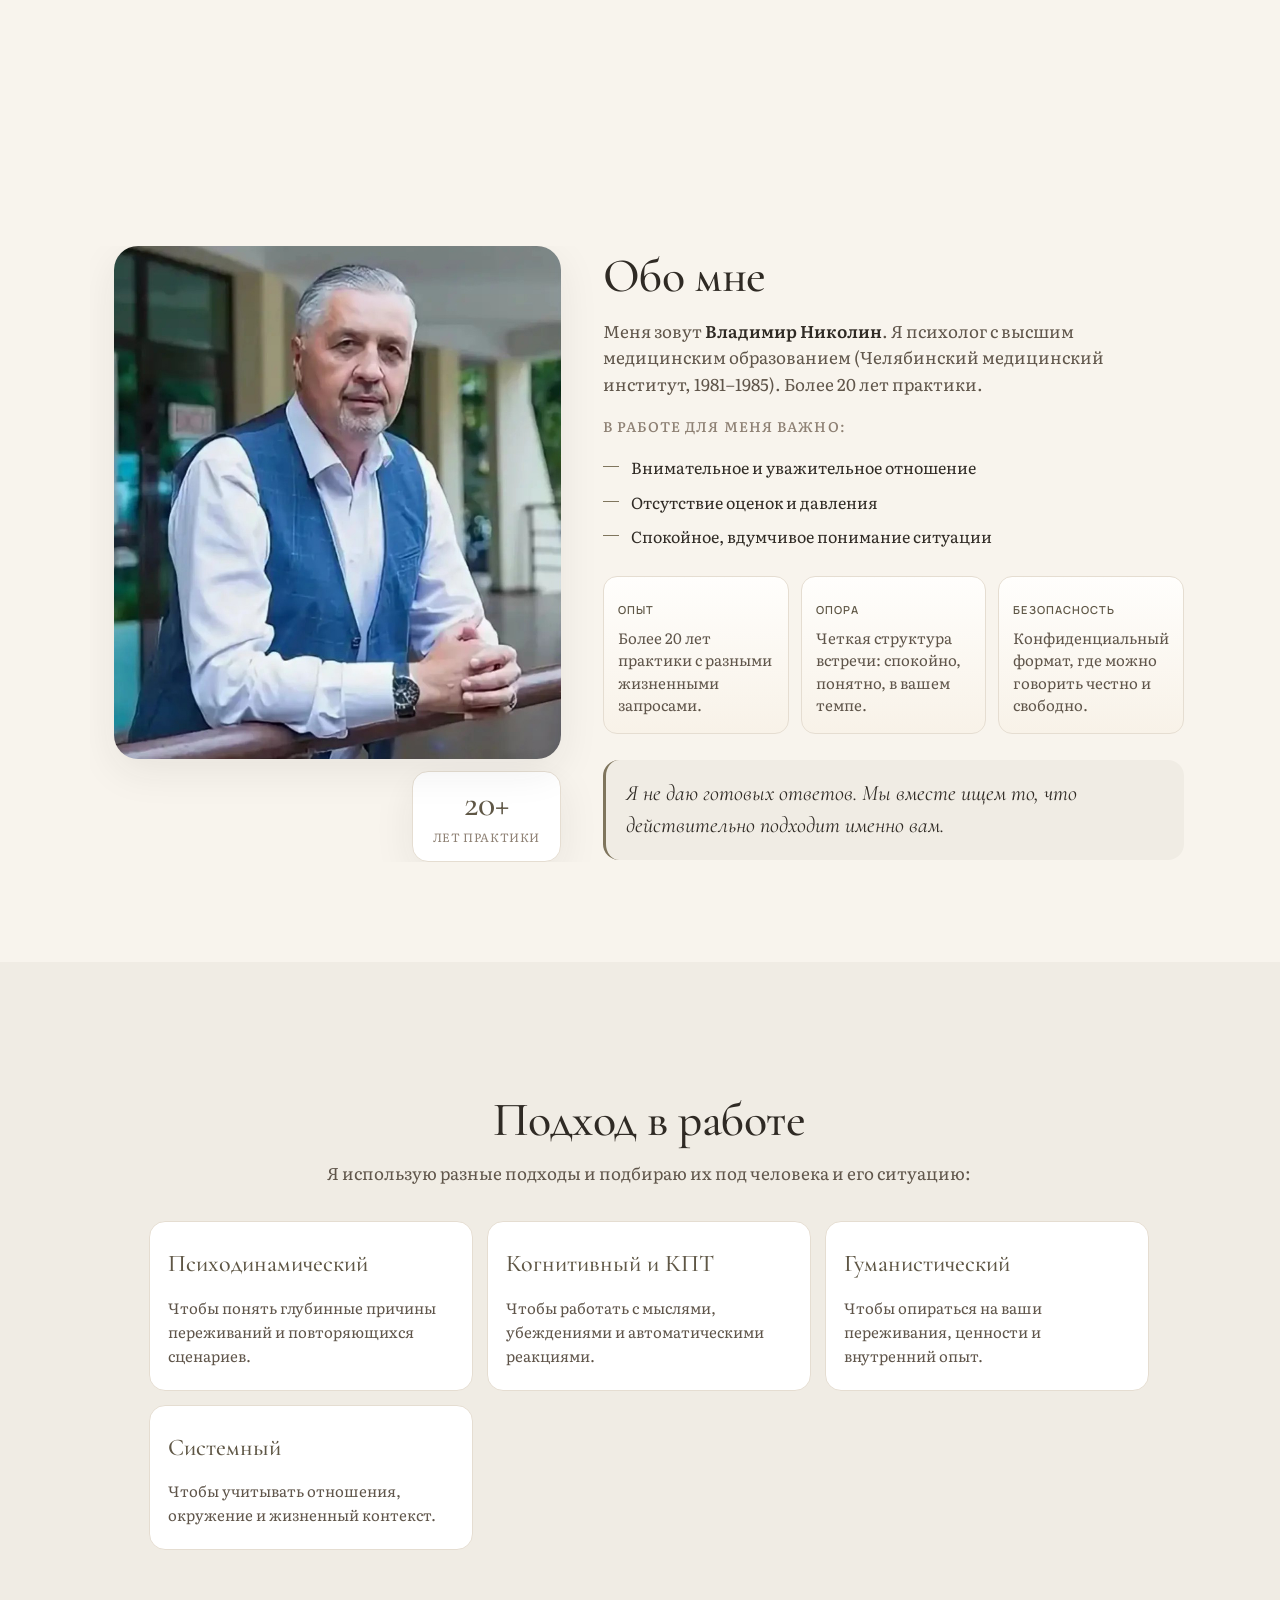
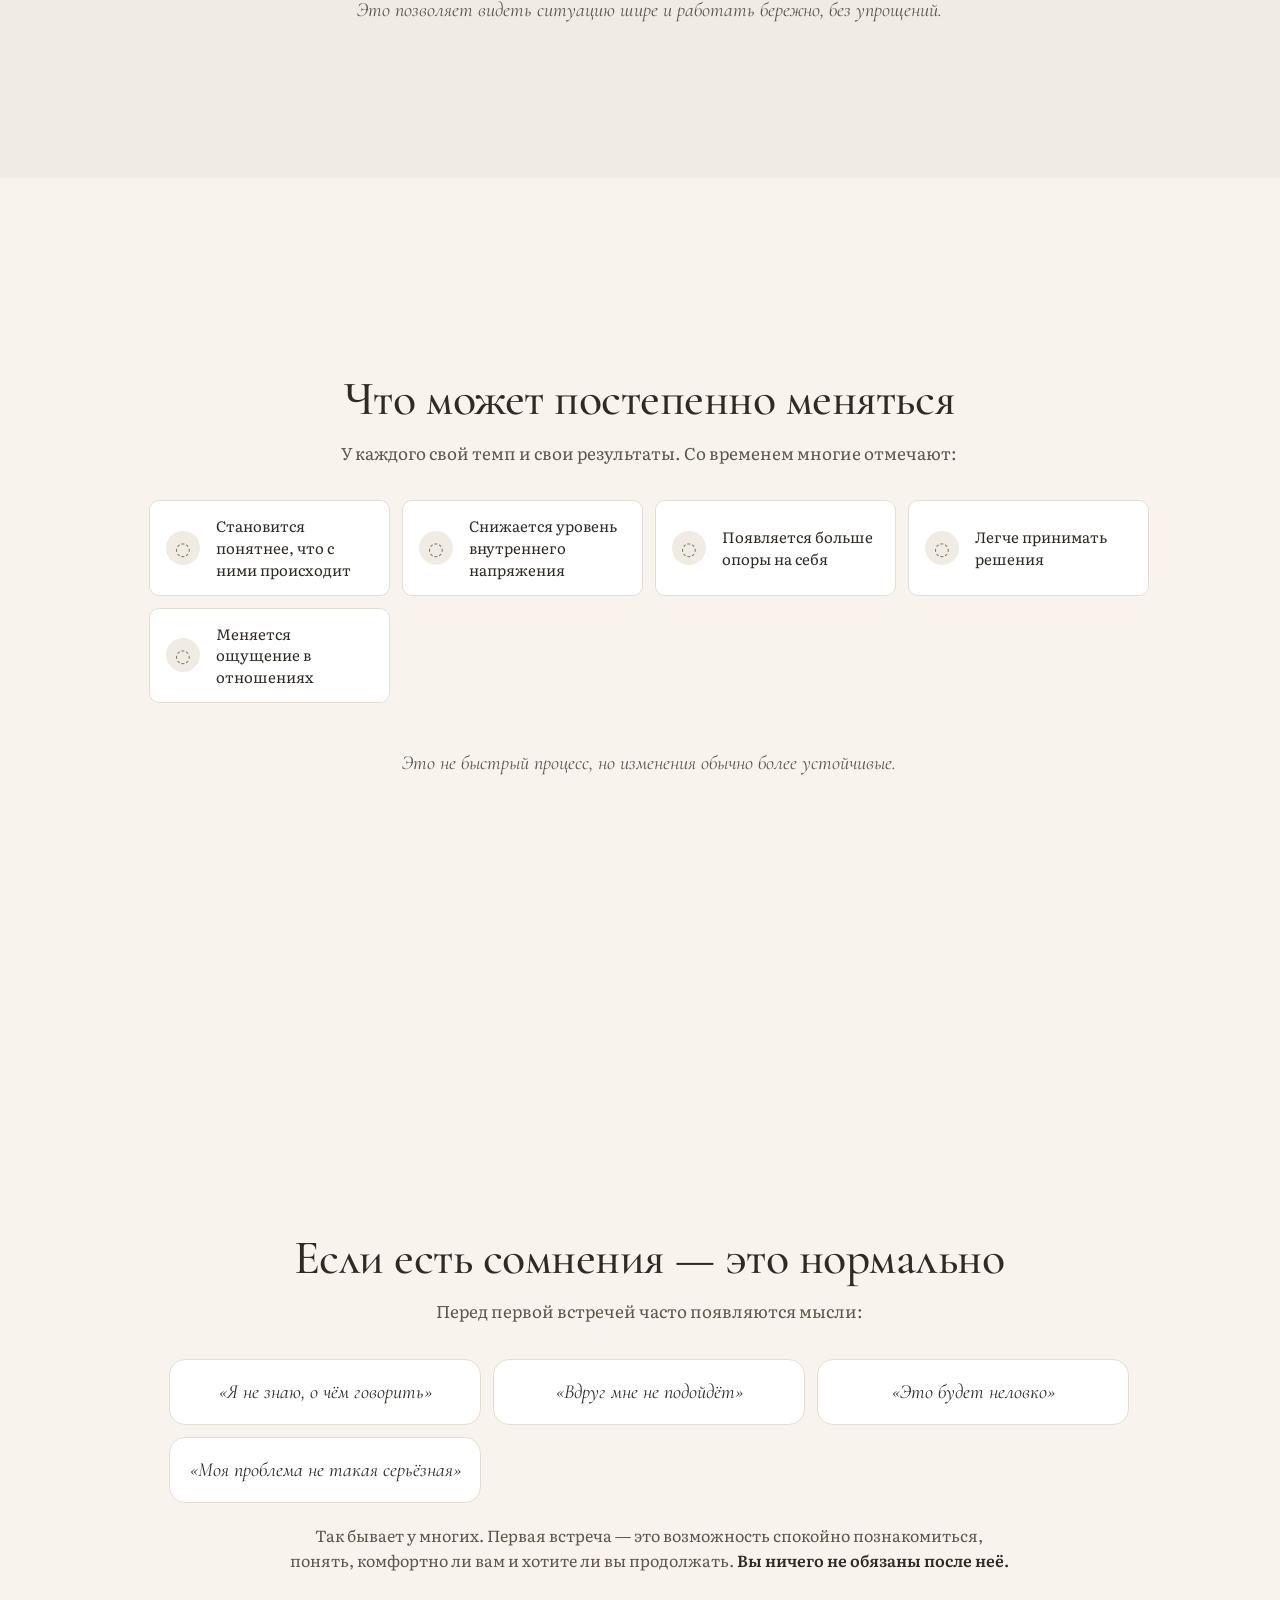
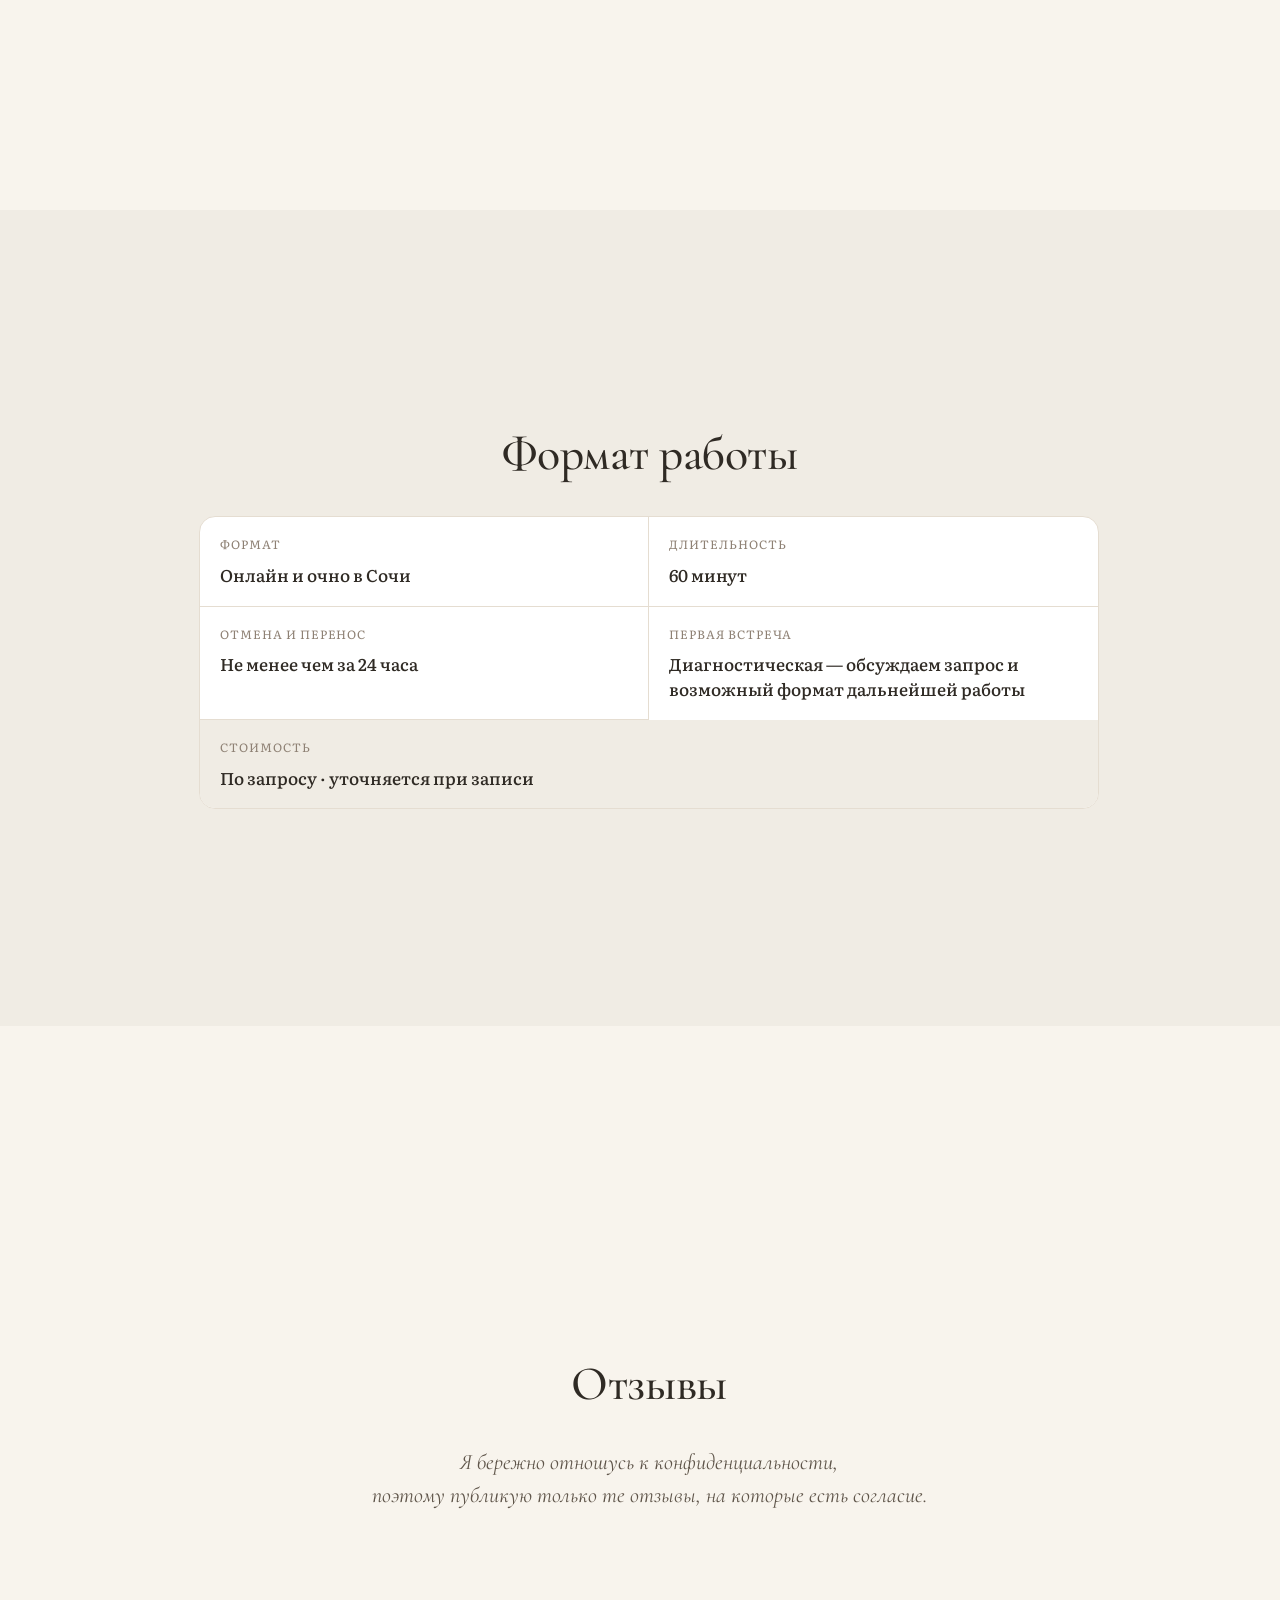
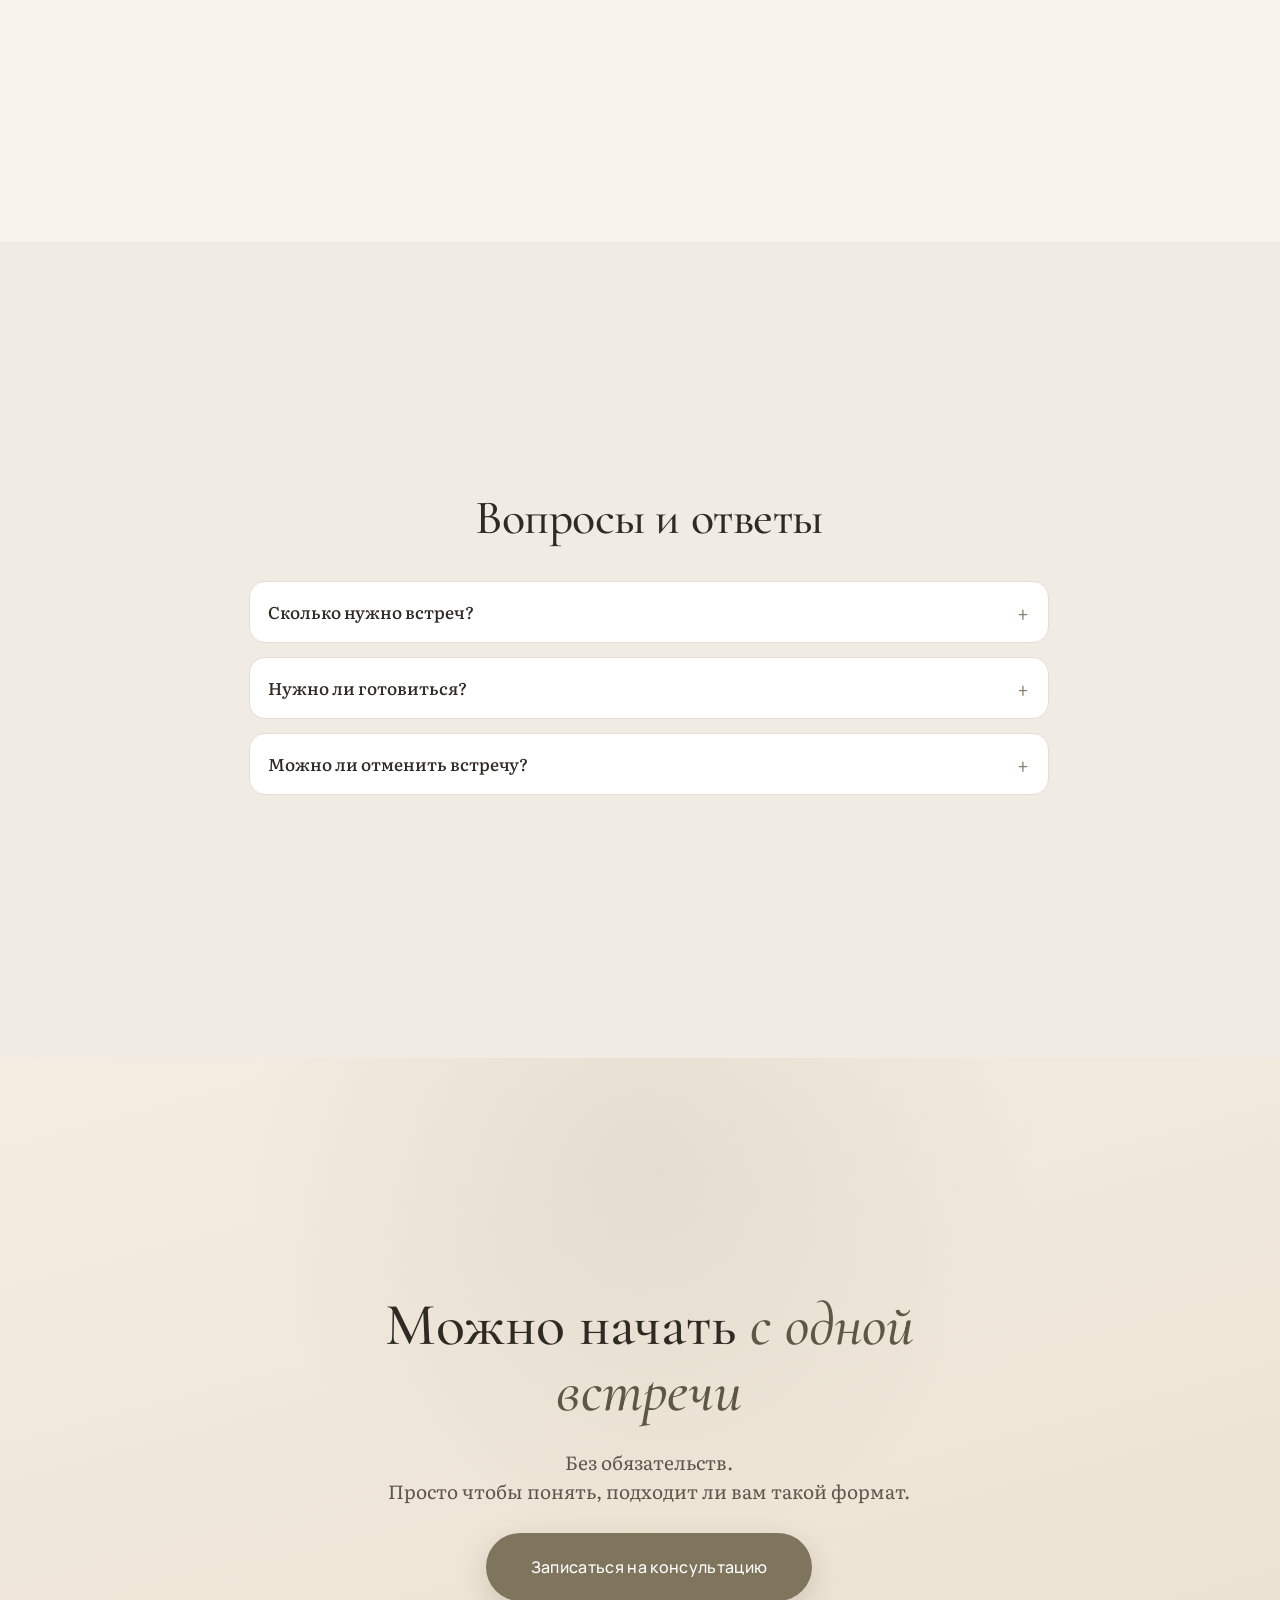
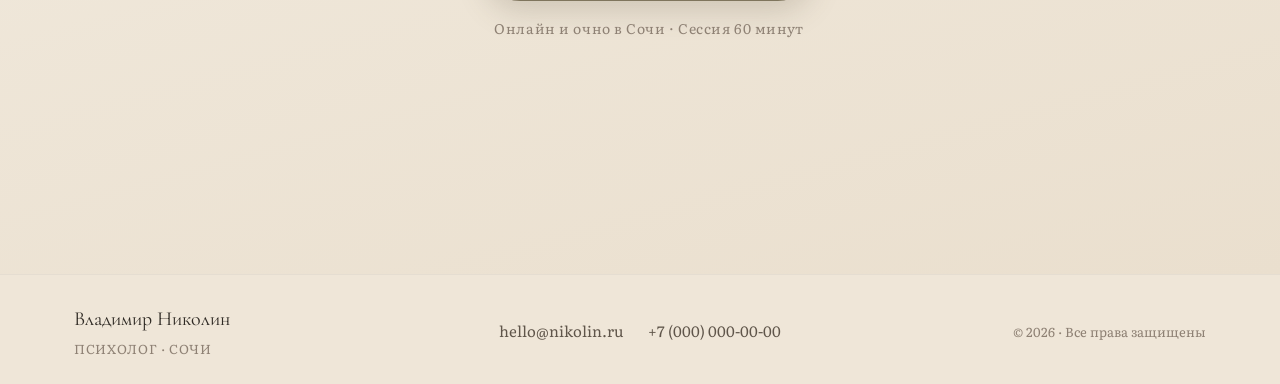
==== commit 217350d3: "Скелет сайта до наполнения реальной информацией" ====
--- a/index.html
+++ b/index.html
@@ -7,7 +7,7 @@
     <meta name="description" content="Владимир Николин — психолог с высшим медицинским образованием и 20+ лет практики. Спокойная, бережная работа онлайн и очно в Сочи.">
     <link rel="preconnect" href="https://fonts.googleapis.com">
     <link rel="preconnect" href="https://fonts.gstatic.com" crossorigin>
-    <link href="https://fonts.googleapis.com/css2?family=Cormorant+Garamond:wght@400;500;600&family=Inter:wght@300;400;500;600&display=swap" rel="stylesheet">
+    <link href="https://fonts.googleapis.com/css2?family=Cormorant+Garamond:wght@400;500;600&family=Manrope:wght@400;500;600&family=Literata:opsz,wght@7..72,400;7..72,500&display=swap" rel="stylesheet">
     <link rel="stylesheet" href="styles.css">
 </head>
 <body>
@@ -54,7 +54,12 @@
                     </div>
                 </div>
 
-                <a href="#contact" class="btn btn--primary">Записаться на первую встречу</a>
+                <a href="#contact" class="btn btn--primary">Записаться на первую консультацию</a>
+                <div class="hero__trust">
+                    <span>Конфиденциально</span>
+                    <span>Бережно</span>
+                    <span>Без осуждения</span>
+                </div>
             </div>
 
             <div class="hero__visual">
@@ -70,7 +75,6 @@
     <section class="section" id="with-what">
         <div class="container">
             <div class="section__head">
-                <span class="section__num">01</span>
                 <h2 class="section__title">С чем можно прийти</h2>
                 <p class="section__lead">
                     Не обязательно точно формулировать проблему.<br>
@@ -96,7 +100,6 @@
     <section class="section section--muted">
         <div class="container">
             <div class="section__head">
-                <span class="section__num">02</span>
                 <h2 class="section__title">Кому подойдёт такая работа</h2>
                 <p class="section__lead">Этот формат может подойти вам, если:</p>
             </div>
@@ -130,7 +133,6 @@
     <section class="section" id="how">
         <div class="container">
             <div class="section__head">
-                <span class="section__num">03</span>
                 <h2 class="section__title">Как проходит работа</h2>
                 <p class="section__lead">
                     Сессия длится <strong>60 минут</strong>.<br>
@@ -140,17 +142,14 @@
 
             <div class="help-grid">
                 <div class="help-card">
-                    <span class="help-card__num">1</span>
                     <h3>Структурировать мысли</h3>
                     <p>Навести порядок в потоке переживаний и увидеть картину яснее.</p>
                 </div>
                 <div class="help-card">
-                    <span class="help-card__num">2</span>
                     <h3>Замечать реакции</h3>
                     <p>Обратить внимание на повторяющиеся паттерны и их причины.</p>
                 </div>
                 <div class="help-card">
-                    <span class="help-card__num">3</span>
                     <h3>Понимать чувства</h3>
                     <p>Лучше понимать свои эмоции, состояния и потребности.</p>
                 </div>
@@ -177,7 +176,6 @@
             </div>
 
             <div class="about__content">
-                <span class="section__num">04</span>
                 <h2 class="section__title">Обо мне</h2>
                 <p class="about__text">
                     Меня зовут <strong>Владимир Николин</strong>. Я психолог с высшим медицинским образованием
@@ -190,6 +188,20 @@
                     <li>Отсутствие оценок и давления</li>
                     <li>Спокойное, вдумчивое понимание ситуации</li>
                 </ul>
+                <div class="about__trust-grid">
+                    <div class="about__trust-card">
+                        <span class="about__trust-key">Опыт</span>
+                        <p>Более 20 лет практики с разными жизненными запросами.</p>
+                    </div>
+                    <div class="about__trust-card">
+                        <span class="about__trust-key">Опора</span>
+                        <p>Четкая структура встречи: спокойно, понятно, в вашем темпе.</p>
+                    </div>
+                    <div class="about__trust-card">
+                        <span class="about__trust-key">Безопасность</span>
+                        <p>Конфиденциальный формат, где можно говорить честно и свободно.</p>
+                    </div>
+                </div>
 
                 <blockquote class="about__quote">
                     Я не даю готовых ответов. Мы вместе ищем то, что действительно подходит именно вам.
@@ -202,7 +214,6 @@
     <section class="section section--muted" id="approach">
         <div class="container">
             <div class="section__head">
-                <span class="section__num">05</span>
                 <h2 class="section__title">Подход в работе</h2>
                 <p class="section__lead">
                     Я использую разные подходы и подбираю их под человека и его ситуацию:
@@ -238,7 +249,6 @@
     <section class="section" id="results">
         <div class="container">
             <div class="section__head">
-                <span class="section__num">06</span>
                 <h2 class="section__title">Что может постепенно меняться</h2>
                 <p class="section__lead">
                     У каждого свой темп и свои результаты. Со временем многие отмечают:
@@ -278,7 +288,6 @@
     <section class="section doubts">
         <div class="container">
             <div class="section__head">
-                <span class="section__num">07</span>
                 <h2 class="section__title">Если есть сомнения — это нормально</h2>
                 <p class="section__lead">Перед первой встречей часто появляются мысли:</p>
             </div>
@@ -302,7 +311,6 @@
     <section class="section section--muted" id="format">
         <div class="container">
             <div class="section__head">
-                <span class="section__num">08</span>
                 <h2 class="section__title">Формат работы</h2>
             </div>
 
@@ -335,7 +343,6 @@
     <section class="section reviews">
         <div class="container">
             <div class="section__head">
-                <span class="section__num">09</span>
                 <h2 class="section__title">Отзывы</h2>
             </div>
             <p class="reviews__text">
@@ -349,7 +356,6 @@
     <section class="section section--muted" id="faq">
         <div class="container">
             <div class="section__head">
-                <span class="section__num">10</span>
                 <h2 class="section__title">Вопросы и ответы</h2>
             </div>
 
--- a/styles.css
+++ b/styles.css
@@ -3,16 +3,16 @@
    ========================================================================== */
 
 :root {
-    --color-bg: #f6f3ee;
-    --color-bg-muted: #ecebe4;
+    --color-bg: #f8f4ed;
+    --color-bg-muted: #f0ece4;
     --color-surface: #ffffff;
-    --color-text: #2a2a28;
-    --color-text-soft: #5c5a54;
-    --color-text-muted: #8a8880;
-    --color-accent: #6b7a5a;
-    --color-accent-dark: #4f5c43;
-    --color-accent-soft: #cdd3c2;
-    --color-border: #e0ddd4;
+    --color-text: #2f2a24;
+    --color-text-soft: #5f554a;
+    --color-text-muted: #8e8174;
+    --color-accent: #7f755d;
+    --color-accent-dark: #5f5746;
+    --color-accent-soft: #dfd5c6;
+    --color-border: #e5ddd1;
 
     --radius-sm: 10px;
     --radius-md: 16px;
@@ -22,10 +22,12 @@
     --shadow-md: 0 12px 40px rgba(42, 42, 40, 0.08);
 
     --font-serif: 'Cormorant Garamond', Georgia, serif;
-    --font-sans: 'Inter', -apple-system, BlinkMacSystemFont, 'Segoe UI', sans-serif;
+    --font-body: 'Literata', Georgia, serif;
+    --font-sans: 'Manrope', -apple-system, BlinkMacSystemFont, 'Segoe UI', sans-serif;
 
     --container: 1180px;
     --pad: 24px;
+    --header-h: 84px;
 }
 
 * {
@@ -39,13 +41,18 @@
 }
 
 body {
-    font-family: var(--font-sans);
+    font-family: var(--font-body);
     font-size: 17px;
     line-height: 1.65;
     color: var(--color-text);
     background-color: var(--color-bg);
     -webkit-font-smoothing: antialiased;
     -moz-osx-font-smoothing: grayscale;
+}
+
+html,
+body {
+    height: 100%;
 }
 
 .container {
@@ -186,8 +193,11 @@
    ========================================================================== */
 
 .hero {
-    padding: 100px 0 120px;
-    background: linear-gradient(180deg, var(--color-bg) 0%, #efeade 100%);
+    padding: 20px 0;
+    background:
+        radial-gradient(circle at 14% 24%, rgba(223, 213, 198, 0.45) 0%, transparent 48%),
+        radial-gradient(circle at 88% 18%, rgba(205, 215, 193, 0.45) 0%, transparent 45%),
+        linear-gradient(180deg, #f8f4ed 0%, #efe7da 100%);
     position: relative;
     overflow: hidden;
 }
@@ -207,7 +217,7 @@
 .hero__inner {
     display: grid;
     grid-template-columns: 1.4fr 1fr;
-    gap: 80px;
+    gap: 56px;
     align-items: center;
     position: relative;
 }
@@ -231,14 +241,14 @@
     line-height: 1.05;
     letter-spacing: -0.01em;
     color: var(--color-text);
-    margin-bottom: 28px;
+    margin-bottom: 18px;
 }
 
 .hero__subtitle {
     font-size: 20px;
     line-height: 1.55;
     color: var(--color-text-soft);
-    margin-bottom: 44px;
+    margin-bottom: 26px;
     max-width: 520px;
 }
 
@@ -247,10 +257,10 @@
     flex-direction: column;
     gap: 14px;
     padding: 24px 28px;
-    background-color: rgba(255, 255, 255, 0.6);
+    background-color: rgba(255, 255, 255, 0.72);
     border: 1px solid var(--color-border);
     border-radius: var(--radius-md);
-    margin-bottom: 40px;
+    margin-bottom: 26px;
     max-width: 560px;
 }
 
@@ -273,10 +283,29 @@
     font-weight: 500;
 }
 
+.hero__trust {
+    margin-top: 24px;
+    display: flex;
+    gap: 10px;
+    flex-wrap: wrap;
+}
+
+.hero__trust span {
+    font-family: var(--font-sans);
+    font-size: 12px;
+    letter-spacing: 0.07em;
+    text-transform: uppercase;
+    color: var(--color-accent-dark);
+    background-color: rgba(255, 255, 255, 0.75);
+    border: 1px solid var(--color-accent-soft);
+    border-radius: 999px;
+    padding: 7px 12px;
+}
+
 .hero__visual {
     position: relative;
     height: 100%;
-    min-height: 440px;
+    min-height: 380px;
     display: flex;
     align-items: center;
     justify-content: center;
@@ -295,7 +324,7 @@
 .hero__card {
     position: relative;
     background-color: #fff;
-    padding: 32px 30px;
+    padding: 26px 24px;
     border-radius: var(--radius-md);
     box-shadow: var(--shadow-md);
     max-width: 320px;
@@ -324,7 +353,24 @@
    ========================================================================== */
 
 .section {
-    padding: 110px 0;
+    padding: 20px 0;
+}
+
+.hero,
+.section {
+    min-height: calc(100vh - var(--header-h));
+    scroll-margin-top: var(--header-h);
+    display: flex;
+    align-items: center;
+}
+
+.hero > .container,
+.section > .container {
+    width: 100%;
+    max-height: calc(100vh - var(--header-h) - 24px);
+    overflow-y: auto;
+    scrollbar-width: thin;
+    padding-right: 6px;
 }
 
 .section--muted {
@@ -333,19 +379,12 @@
 
 .section__head {
     max-width: 760px;
-    margin: 0 auto 60px;
+    margin: 0 auto 34px;
     text-align: center;
 }
 
-.section__num {
-    display: inline-block;
-    font-family: var(--font-serif);
-    font-size: 14px;
-    color: var(--color-accent-dark);
-    letter-spacing: 0.2em;
-    margin-bottom: 20px;
-    padding-bottom: 8px;
-    border-bottom: 1px solid var(--color-accent-soft);
+.section__head > span {
+    display: none !important;
 }
 
 .section__title {
@@ -354,13 +393,13 @@
     font-weight: 500;
     line-height: 1.15;
     color: var(--color-text);
-    margin-bottom: 20px;
+    margin-bottom: 12px;
     letter-spacing: -0.01em;
 }
 
 .section__lead {
-    font-size: 18px;
-    line-height: 1.65;
+    font-size: 17px;
+    line-height: 1.58;
     color: var(--color-text-soft);
 }
 
@@ -379,8 +418,8 @@
 }
 
 .section__note {
-    margin-top: 36px;
-    padding: 22px 28px;
+    margin-top: 24px;
+    padding: 16px 20px;
     font-size: 16px;
     color: var(--color-text-soft);
     background-color: rgba(255, 255, 255, 0.55);
@@ -416,7 +455,7 @@
 
 .topics__item {
     position: relative;
-    padding: 22px 24px 22px 52px;
+    padding: 16px 18px 16px 42px;
     background-color: var(--color-surface);
     border: 1px solid var(--color-border);
     border-radius: var(--radius-sm);
@@ -458,7 +497,7 @@
 .suits__item {
     display: flex;
     gap: 16px;
-    padding: 26px;
+    padding: 20px;
     background-color: var(--color-surface);
     border-radius: var(--radius-md);
     box-shadow: var(--shadow-sm);
@@ -499,13 +538,13 @@
 .help-grid {
     display: grid;
     grid-template-columns: repeat(auto-fit, minmax(260px, 1fr));
-    gap: 24px;
+    gap: 16px;
     max-width: 1000px;
     margin: 0 auto;
 }
 
 .help-card {
-    padding: 36px 32px;
+    padding: 24px 20px;
     background-color: var(--color-surface);
     border-radius: var(--radius-md);
     border: 1px solid var(--color-border);
@@ -519,17 +558,7 @@
 }
 
 .help-card__num {
-    display: inline-flex;
-    align-items: center;
-    justify-content: center;
-    width: 42px;
-    height: 42px;
-    font-family: var(--font-serif);
-    font-size: 20px;
-    background-color: var(--color-bg-muted);
-    color: var(--color-accent-dark);
-    border-radius: 50%;
-    margin-bottom: 22px;
+    display: none !important;
 }
 
 .help-card h3 {
@@ -557,7 +586,7 @@
 .about__inner {
     display: grid;
     grid-template-columns: 1fr 1.3fr;
-    gap: 80px;
+    gap: 42px;
     align-items: center;
     max-width: 1100px;
     margin: 0 auto;
@@ -594,9 +623,9 @@
 
 .about__badge {
     position: static;
-    margin-top: 18px;
+    margin-top: 12px;
     background-color: #fff;
-    padding: 18px 26px;
+    padding: 14px 20px;
     border-radius: var(--radius-md);
     box-shadow: var(--shadow-md);
     display: flex;
@@ -604,6 +633,7 @@
     align-items: center;
     text-align: center;
     min-width: 110px;
+    border: 1px solid var(--color-border);
 }
 
 .about__badge-num {
@@ -622,20 +652,16 @@
     margin-top: 6px;
 }
 
-.about__content .section__num {
-    margin-bottom: 16px;
-}
-
 .about__content .section__title {
     text-align: left;
-    margin-bottom: 24px;
+    margin-bottom: 14px;
 }
 
 .about__text {
-    font-size: 18px;
-    line-height: 1.65;
+    font-size: 17px;
+    line-height: 1.56;
     color: var(--color-text-soft);
-    margin-bottom: 32px;
+    margin-bottom: 18px;
 }
 
 .about__text strong {
@@ -652,15 +678,46 @@
     margin-bottom: 16px;
 }
 
+.about__trust-grid {
+    display: grid;
+    grid-template-columns: repeat(3, minmax(0, 1fr));
+    gap: 12px;
+    margin-bottom: 26px;
+}
+
+.about__trust-card {
+    background: linear-gradient(180deg, #fffefc 0%, #f8f2e8 100%);
+    border: 1px solid var(--color-border);
+    border-radius: 14px;
+    padding: 16px 14px;
+}
+
+.about__trust-key {
+    display: inline-block;
+    font-family: var(--font-sans);
+    font-size: 11px;
+    font-weight: 600;
+    letter-spacing: 0.1em;
+    text-transform: uppercase;
+    color: var(--color-accent-dark);
+    margin-bottom: 8px;
+}
+
+.about__trust-card p {
+    font-size: 15px;
+    line-height: 1.5;
+    color: var(--color-text-soft);
+}
+
 .about__list {
     list-style: none;
-    margin-bottom: 32px;
+    margin-bottom: 18px;
 }
 
 .about__list li {
     position: relative;
     padding-left: 28px;
-    padding-bottom: 12px;
+    padding-bottom: 8px;
     font-size: 16px;
     color: var(--color-text);
 }
@@ -680,13 +737,52 @@
     font-size: 22px;
     line-height: 1.45;
     color: var(--color-text);
-    padding: 24px 28px;
+    padding: 18px 20px;
     background-color: var(--color-bg-muted);
     border-radius: var(--radius-md);
     border-left: 3px solid var(--color-accent);
     font-style: italic;
 }
 
+.topics__item,
+.suits__item,
+.help-card,
+.approach__item,
+.changes__item,
+.doubts__card,
+.faq__item {
+    animation: rise-in 0.8s ease both;
+}
+
+.topics__item:nth-child(2),
+.suits__item:nth-child(2),
+.help-card:nth-child(2),
+.approach__item:nth-child(2),
+.changes__item:nth-child(2),
+.doubts__card:nth-child(2) {
+    animation-delay: 0.08s;
+}
+
+.topics__item:nth-child(3),
+.suits__item:nth-child(3),
+.help-card:nth-child(3),
+.approach__item:nth-child(3),
+.changes__item:nth-child(3),
+.doubts__card:nth-child(3) {
+    animation-delay: 0.16s;
+}
+
+@keyframes rise-in {
+    from {
+        opacity: 0;
+        transform: translateY(20px);
+    }
+    to {
+        opacity: 1;
+        transform: translateY(0);
+    }
+}
+
 /* ==========================================================================
    Подход в работе
    ========================================================================== */
@@ -694,13 +790,13 @@
 .approach {
     display: grid;
     grid-template-columns: repeat(auto-fit, minmax(260px, 1fr));
-    gap: 20px;
+    gap: 14px;
     max-width: 1000px;
     margin: 0 auto;
 }
 
 .approach__item {
-    padding: 32px 28px;
+    padding: 22px 18px;
     background-color: var(--color-surface);
     border-radius: var(--radius-md);
     border: 1px solid var(--color-border);
@@ -734,7 +830,7 @@
 .changes {
     display: grid;
     grid-template-columns: repeat(auto-fit, minmax(240px, 1fr));
-    gap: 18px;
+    gap: 12px;
     max-width: 1000px;
     margin: 0 auto;
 }
@@ -743,7 +839,7 @@
     display: flex;
     align-items: center;
     gap: 16px;
-    padding: 22px 26px;
+    padding: 14px 16px;
     background-color: var(--color-surface);
     border-radius: var(--radius-sm);
     border: 1px solid var(--color-border);
@@ -775,13 +871,13 @@
 .doubts__grid {
     display: grid;
     grid-template-columns: repeat(auto-fit, minmax(240px, 1fr));
-    gap: 18px;
+    gap: 12px;
     max-width: 960px;
-    margin: 0 auto 40px;
+    margin: 0 auto 20px;
 }
 
 .doubts__card {
-    padding: 28px 26px;
+    padding: 18px 16px;
     background-color: var(--color-surface);
     border: 1px solid var(--color-border);
     border-radius: var(--radius-md);
@@ -797,8 +893,8 @@
     max-width: 720px;
     margin: 0 auto;
     text-align: center;
-    font-size: 17px;
-    line-height: 1.65;
+    font-size: 16px;
+    line-height: 1.56;
     color: var(--color-text-soft);
 }
 
@@ -824,7 +920,7 @@
 }
 
 .format__item {
-    padding: 28px 32px;
+    padding: 18px 20px;
     border-right: 1px solid var(--color-border);
     border-bottom: 1px solid var(--color-border);
     display: flex;
@@ -903,14 +999,14 @@
 }
 
 .faq__item summary {
-    padding: 24px 28px;
+    padding: 16px 18px;
     font-size: 17px;
     font-weight: 500;
     color: var(--color-text);
     cursor: pointer;
     list-style: none;
     position: relative;
-    padding-right: 60px;
+    padding-right: 48px;
     transition: color 0.2s ease;
 }
 
@@ -921,7 +1017,7 @@
 .faq__item summary::after {
     content: "+";
     position: absolute;
-    right: 28px;
+    right: 18px;
     top: 50%;
     transform: translateY(-50%);
     font-size: 24px;
@@ -939,7 +1035,7 @@
 }
 
 .faq__item p {
-    padding: 0 28px 24px;
+    padding: 0 18px 16px;
     font-size: 16px;
     line-height: 1.65;
     color: var(--color-text-soft);
@@ -950,8 +1046,8 @@
    ========================================================================== */
 
 .cta {
-    background: linear-gradient(160deg, #4f5c43 0%, #6b7a5a 100%);
-    color: #fff;
+    background: linear-gradient(165deg, #f3ede2 0%, #eadfce 100%);
+    color: var(--color-text);
     text-align: center;
     position: relative;
     overflow: hidden;
@@ -965,7 +1061,7 @@
     transform: translateX(-50%);
     width: 800px;
     height: 800px;
-    background: radial-gradient(circle, rgba(255, 255, 255, 0.08) 0%, transparent 70%);
+    background: radial-gradient(circle, rgba(127, 117, 93, 0.11) 0%, transparent 70%);
     border-radius: 50%;
     pointer-events: none;
 }
@@ -982,35 +1078,35 @@
     font-weight: 500;
     line-height: 1.1;
     margin-bottom: 24px;
-    color: #fff;
+    color: var(--color-text);
 }
 
 .cta__title em {
-    color: #e2e7d7;
+    color: var(--color-accent-dark);
 }
 
 .cta__text {
     font-size: 19px;
     line-height: 1.55;
-    color: rgba(255, 255, 255, 0.85);
-    margin-bottom: 40px;
+    color: var(--color-text-soft);
+    margin-bottom: 26px;
 }
 
 .cta .btn--primary {
-    background-color: #fff;
-    color: var(--color-accent-dark);
-    box-shadow: 0 12px 40px rgba(0, 0, 0, 0.2);
+    background-color: var(--color-accent);
+    color: #fff;
+    box-shadow: 0 10px 30px rgba(95, 87, 70, 0.22);
 }
 
 .cta .btn--primary:hover {
-    background-color: var(--color-bg);
-    color: var(--color-text);
+    background-color: var(--color-accent-dark);
+    color: #fff;
 }
 
 .cta__note {
-    margin-top: 28px;
+    margin-top: 16px;
     font-size: 14px;
-    color: rgba(255, 255, 255, 0.65);
+    color: var(--color-text-muted);
     letter-spacing: 0.04em;
 }
 
@@ -1019,9 +1115,10 @@
    ========================================================================== */
 
 .footer {
-    background-color: #1f1f1d;
-    color: rgba(255, 255, 255, 0.7);
-    padding: 50px 0 40px;
+    background-color: #efe6d8;
+    color: var(--color-text-soft);
+    padding: 28px 0 24px;
+    border-top: 1px solid var(--color-border);
 }
 
 .footer__inner {
@@ -1039,12 +1136,12 @@
 .footer__name {
     font-family: var(--font-serif);
     font-size: 20px;
-    color: #fff;
+    color: var(--color-text);
 }
 
 .footer__role {
     font-size: 13px;
-    color: rgba(255, 255, 255, 0.5);
+    color: var(--color-text-muted);
     letter-spacing: 0.05em;
     text-transform: uppercase;
     margin-top: 2px;
@@ -1059,47 +1156,72 @@
 
 .footer__contacts a {
     font-size: 15px;
-    color: rgba(255, 255, 255, 0.8);
+    color: var(--color-text-soft);
     transition: color 0.2s ease;
 }
 
 .footer__contacts a:hover {
-    color: #fff;
+    color: var(--color-accent-dark);
 }
 
 .footer__copy {
     font-size: 13px;
-    color: rgba(255, 255, 255, 0.4);
+    color: var(--color-text-muted);
     text-align: right;
 }
 
+.hero__content,
+.about__content,
+.cta__inner {
+    animation: fade-up 0.75s ease both;
+}
+
+.about__photo {
+    animation: fade-up 0.75s ease 0.12s both;
+}
+
+@keyframes fade-up {
+    from {
+        opacity: 0;
+        transform: translateY(16px);
+    }
+    to {
+        opacity: 1;
+        transform: translateY(0);
+    }
+}
+
 /* ==========================================================================
    Адаптив
    ========================================================================== */
 
 @media (max-width: 960px) {
+    :root {
+        --header-h: 74px;
+    }
+
     .hero {
-        padding: 70px 0 90px;
+        padding: 16px 0;
     }
 
     .hero__inner {
         grid-template-columns: 1fr;
-        gap: 60px;
+        gap: 34px;
     }
 
     .hero__visual {
-        min-height: 340px;
+        min-height: 280px;
         max-width: 400px;
         margin: 0 auto;
     }
 
     .section {
-        padding: 80px 0;
+        padding: 16px 0;
     }
 
     .about__inner {
         grid-template-columns: 1fr;
-        gap: 60px;
+        gap: 28px;
     }
 
     .about__photo {
@@ -1113,6 +1235,10 @@
         margin-top: 14px;
     }
 
+    .about__trust-grid {
+        grid-template-columns: 1fr;
+    }
+
     .format {
         grid-template-columns: 1fr;
     }
@@ -1133,6 +1259,7 @@
 @media (max-width: 640px) {
     :root {
         --pad: 20px;
+        --header-h: 64px;
     }
 
     body {
@@ -1152,29 +1279,33 @@
     }
 
     .hero {
-        padding: 50px 0 70px;
+        padding: 12px 0;
     }
 
     .hero__meta {
         padding: 20px 22px;
     }
 
+    .hero__trust {
+        gap: 8px;
+    }
+
     .section {
-        padding: 64px 0;
+        padding: 12px 0;
     }
 
     .section__head {
-        margin-bottom: 40px;
+        margin-bottom: 22px;
     }
 
     .help-card,
     .approach__item {
-        padding: 26px 22px;
+        padding: 18px 16px;
     }
 
     .about__quote {
-        font-size: 19px;
-        padding: 20px 22px;
+        font-size: 18px;
+        padding: 16px 16px;
     }
 
     .footer__inner {
@@ -1197,7 +1328,7 @@
     }
 
     .btn--large {
-        padding: 18px 36px;
+        padding: 16px 28px;
         font-size: 15px;
     }
 
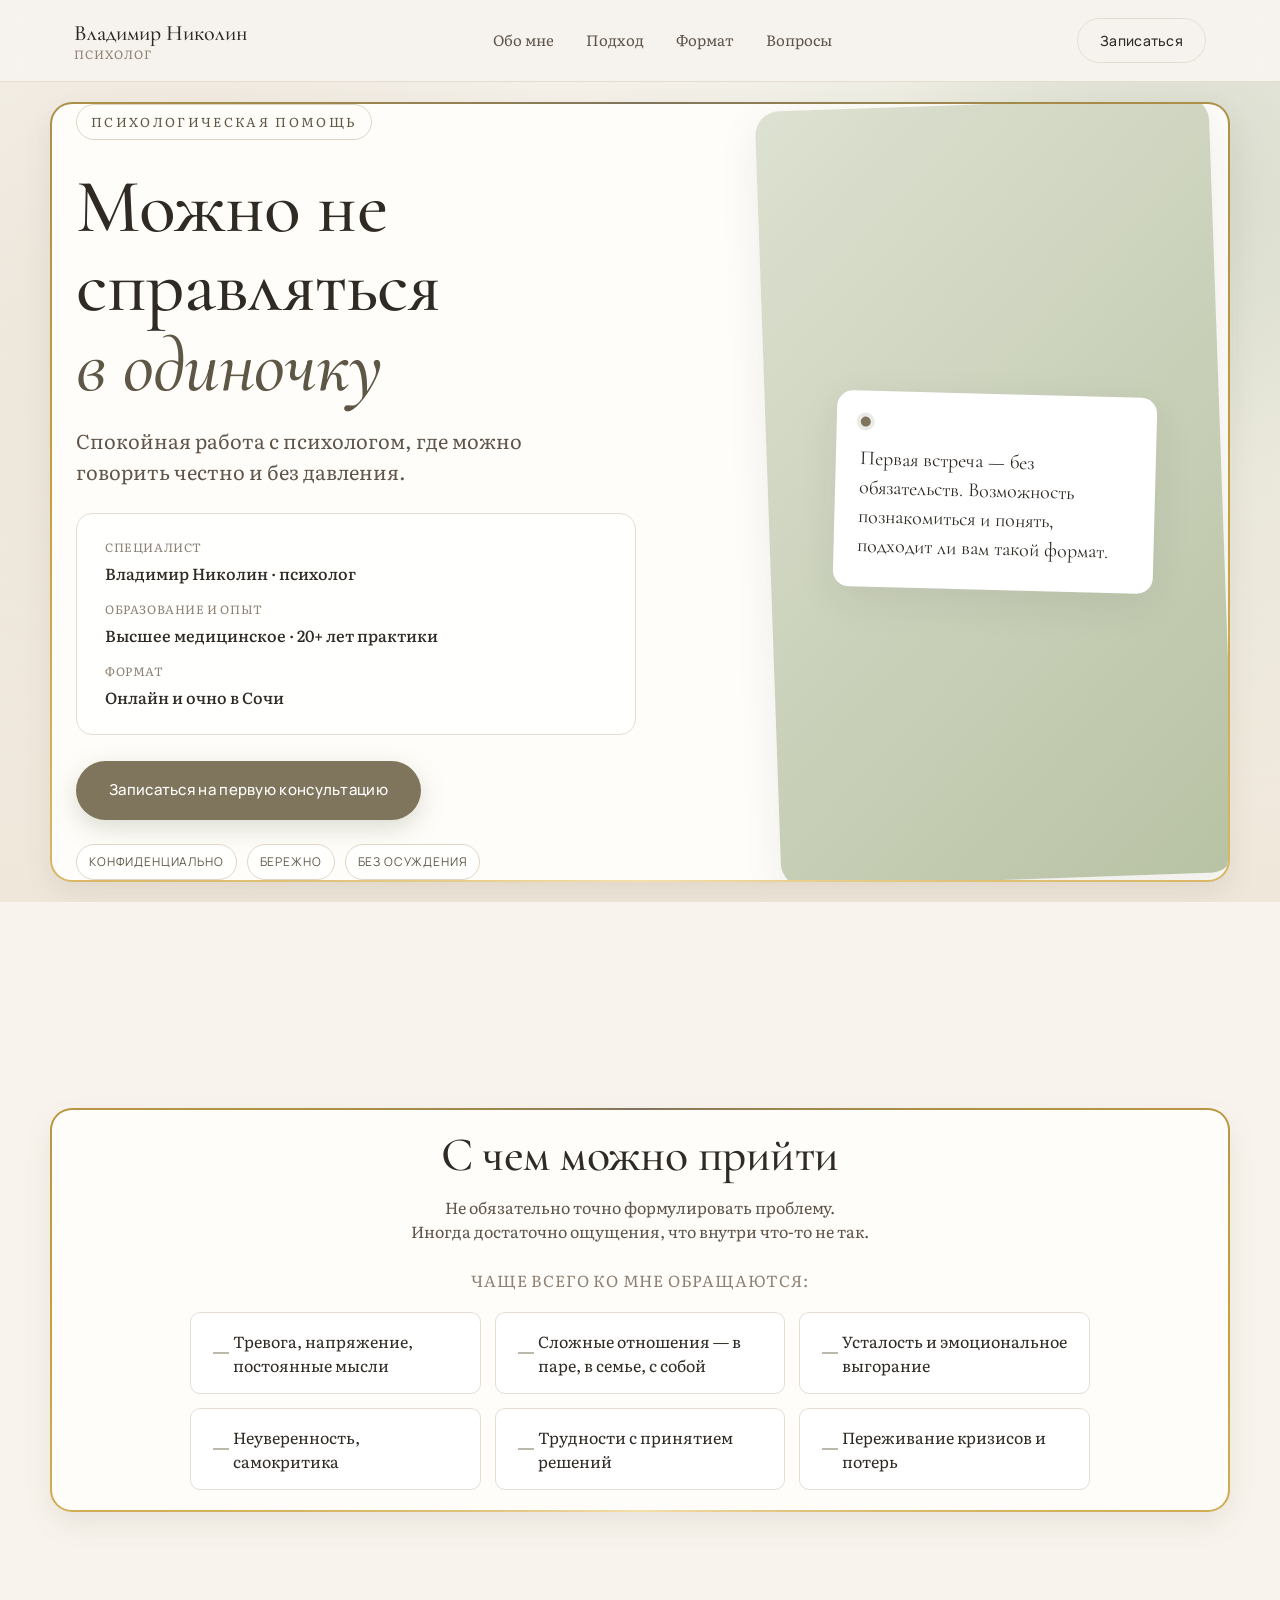
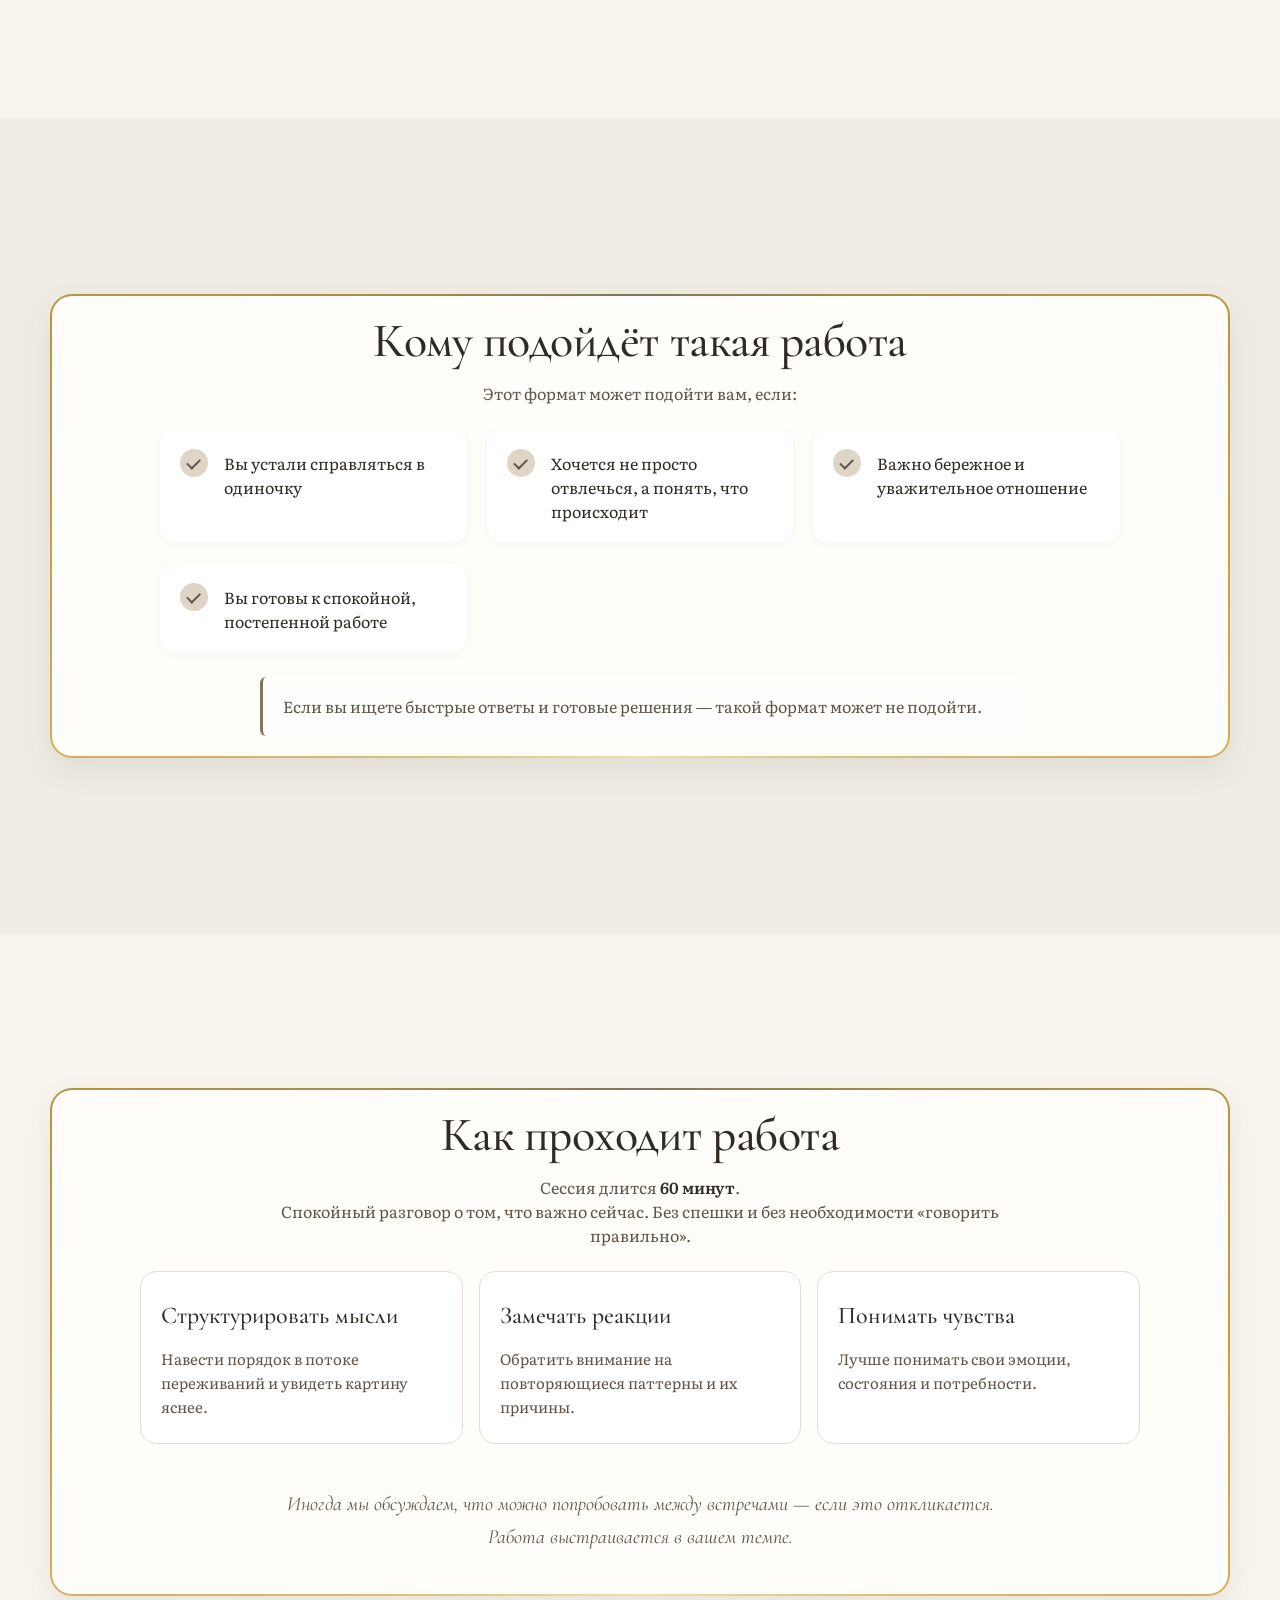
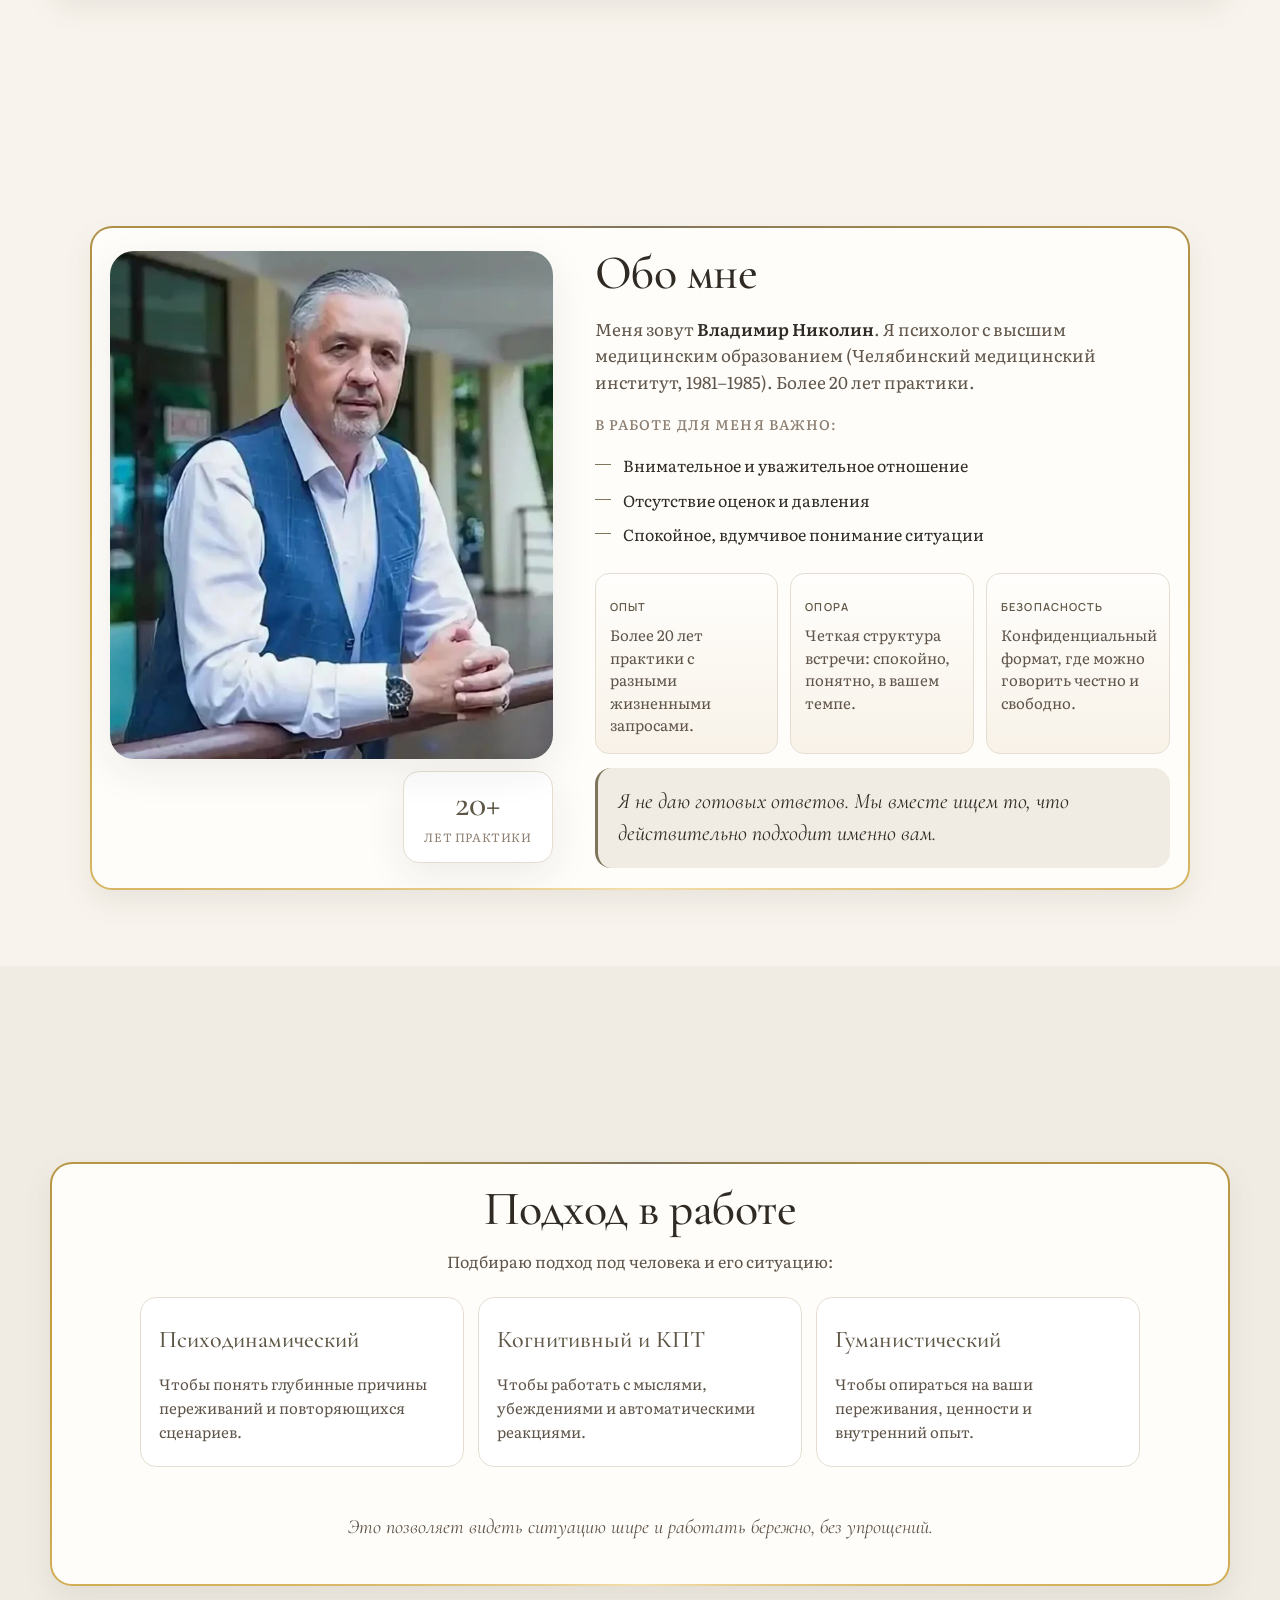
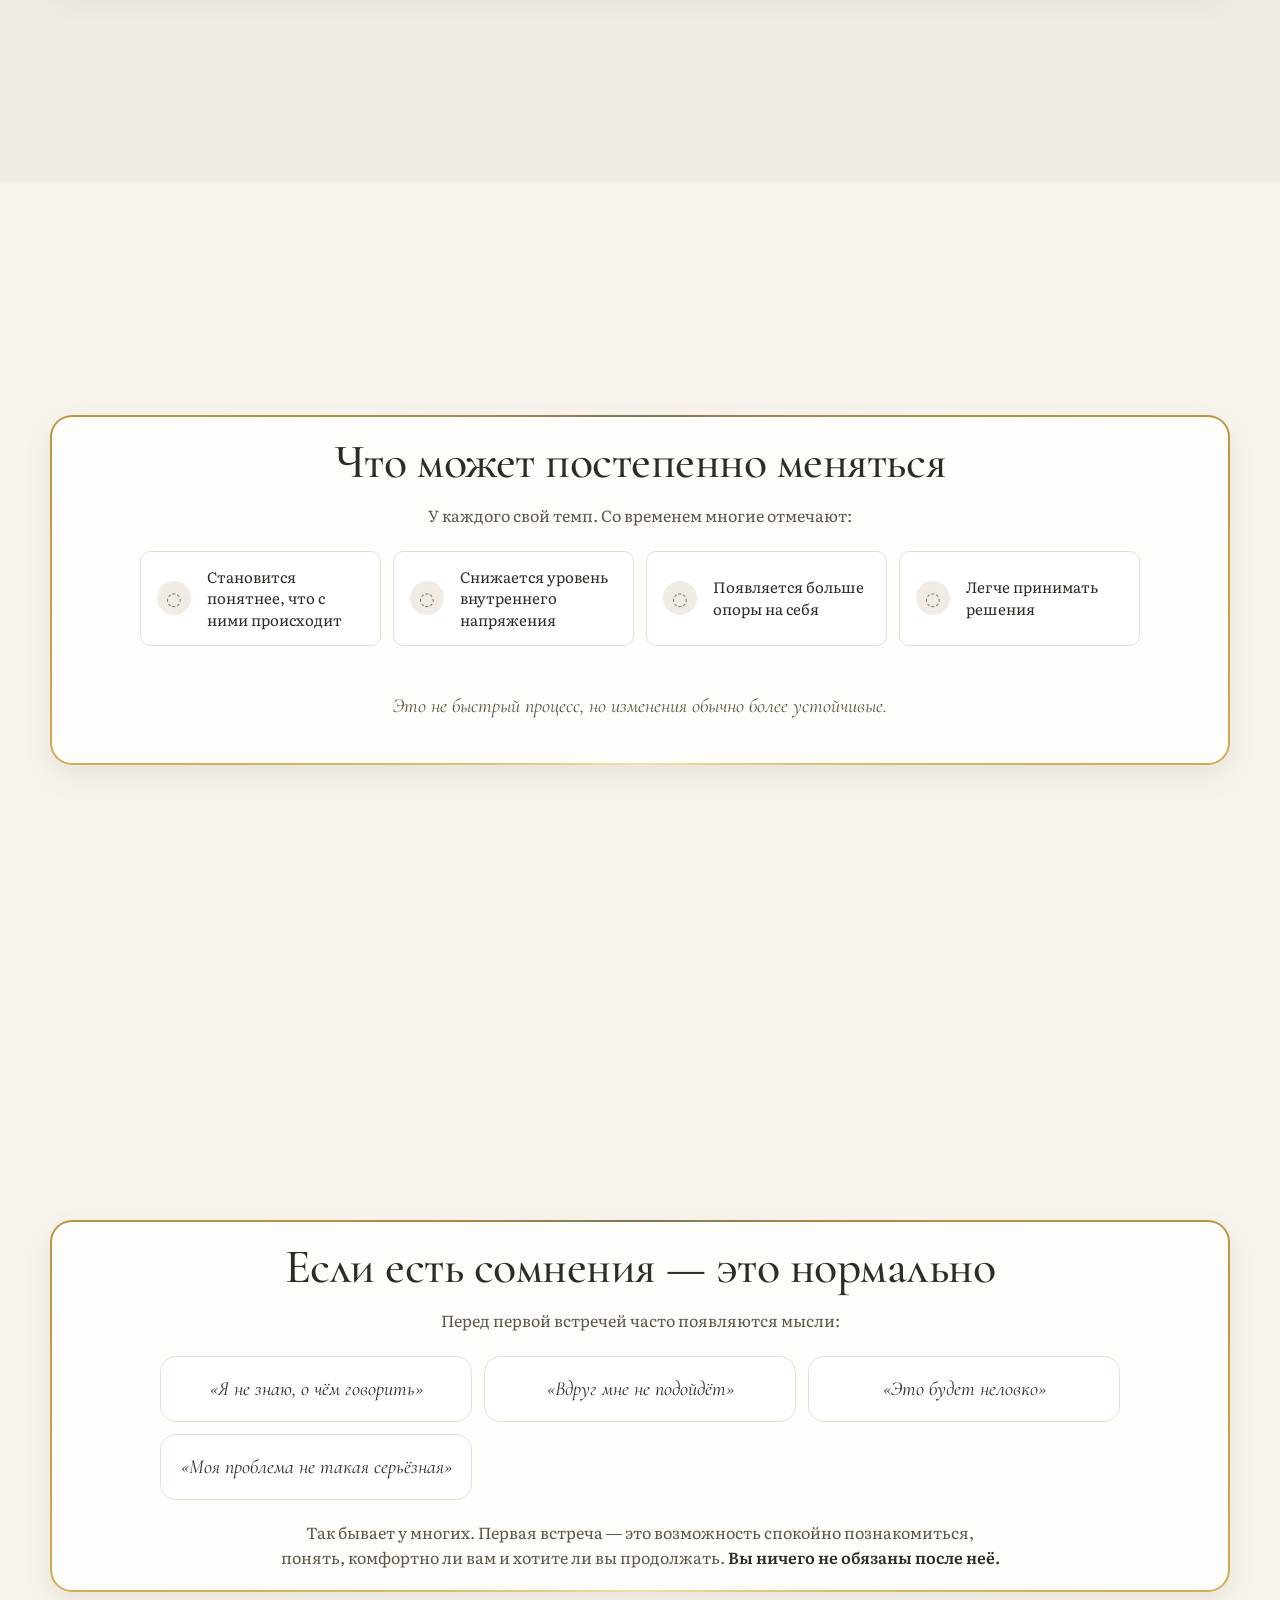
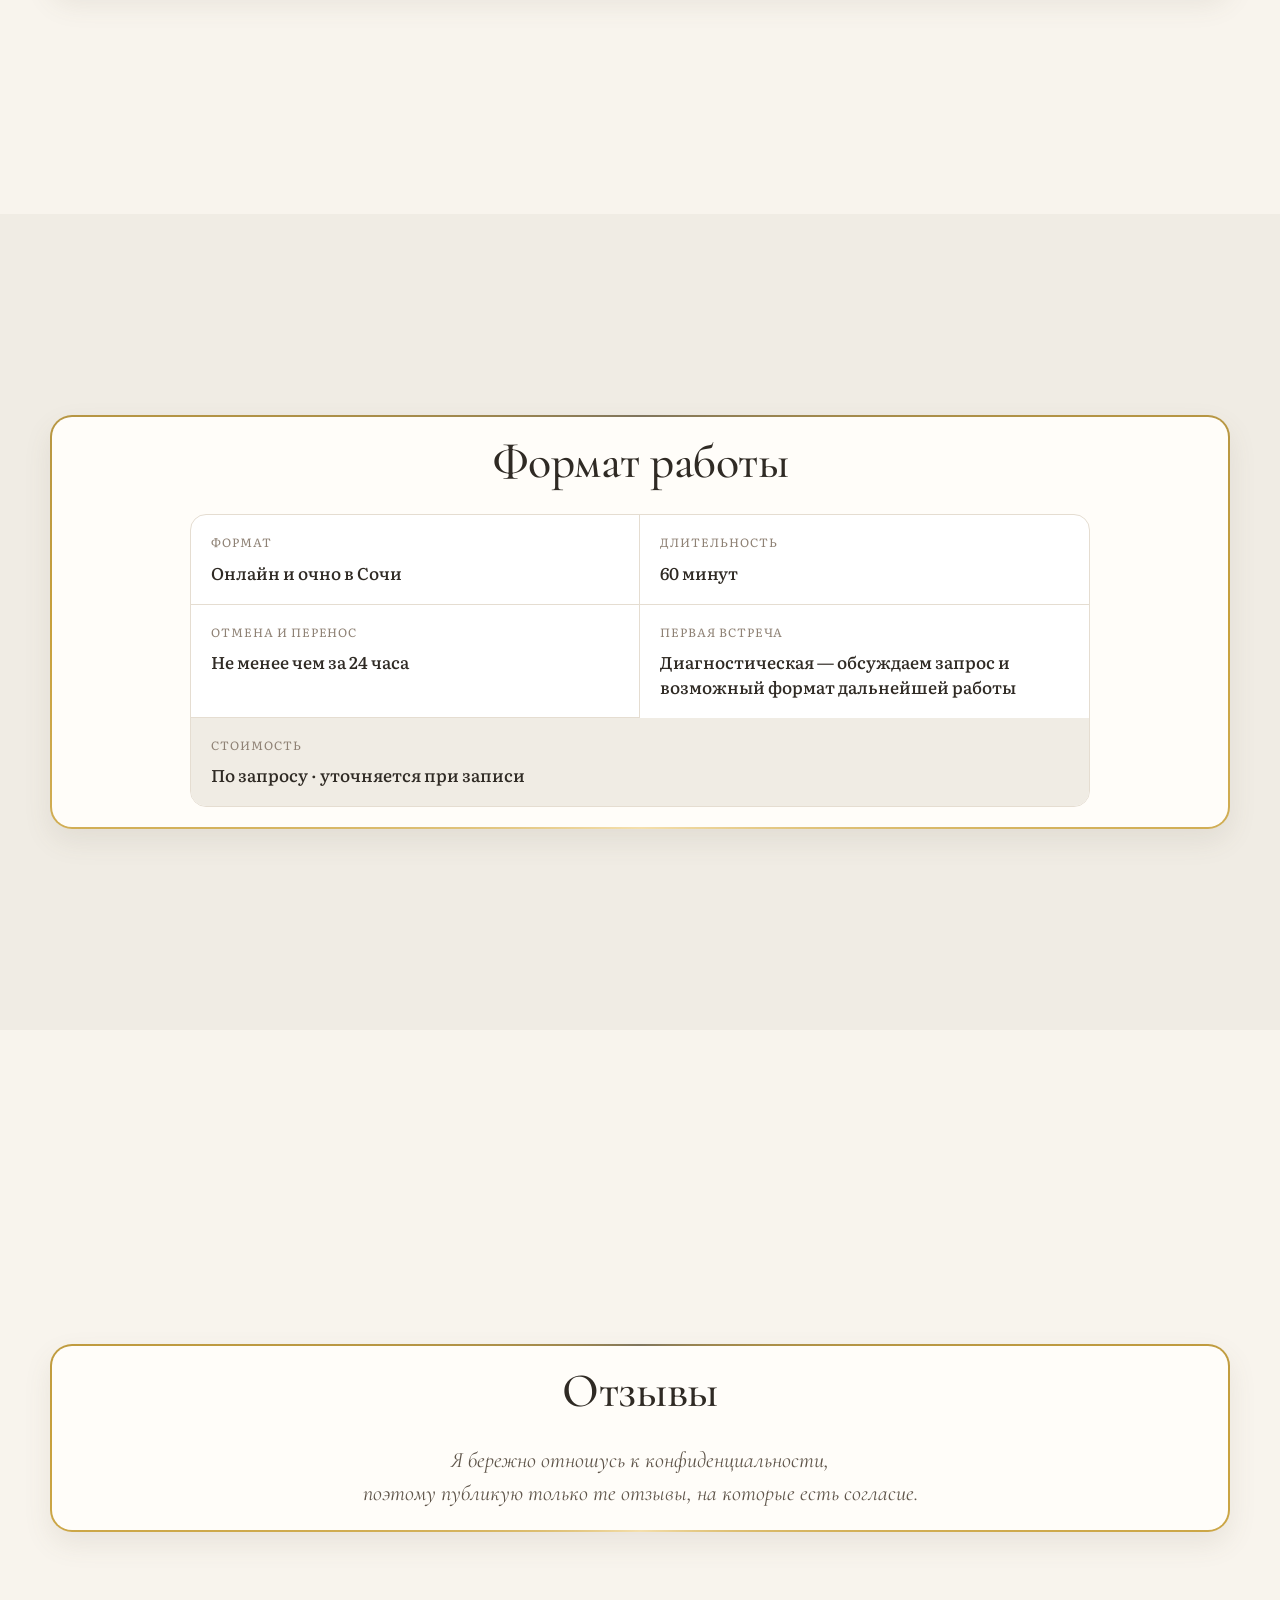
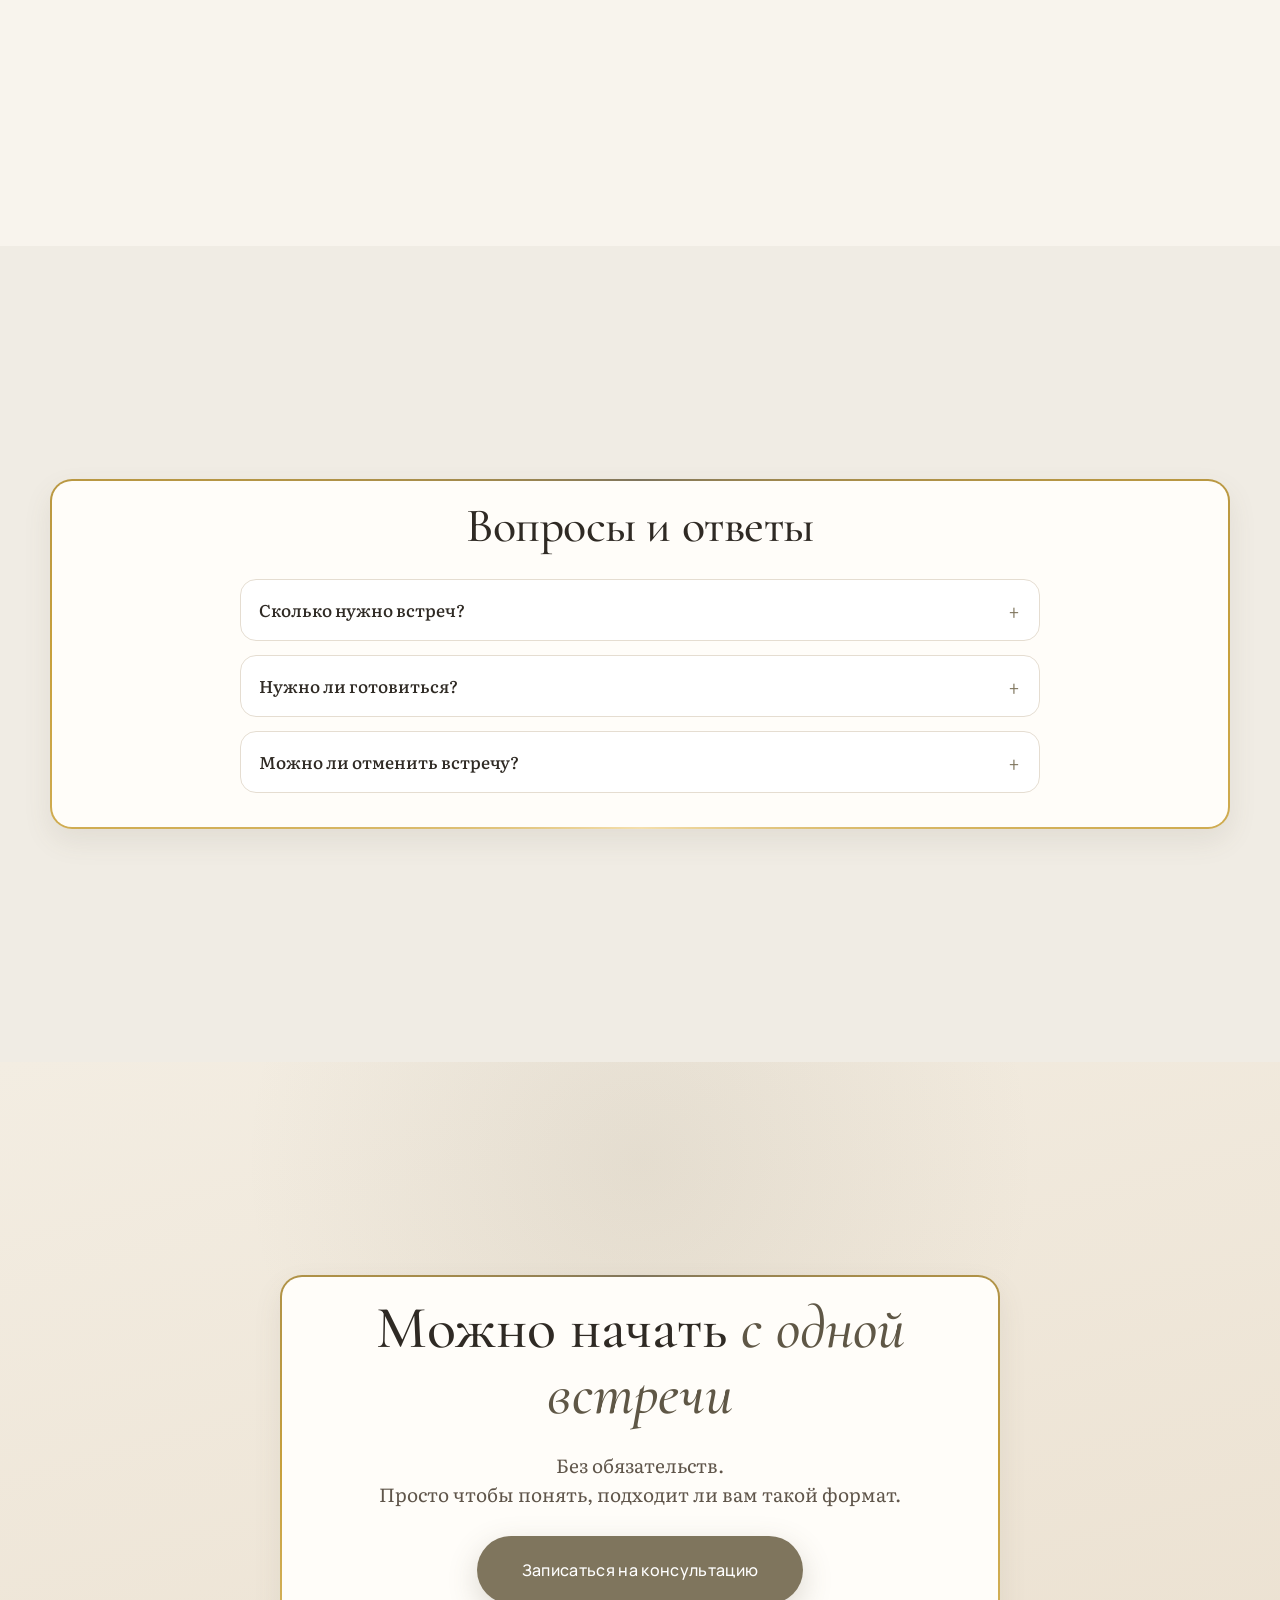
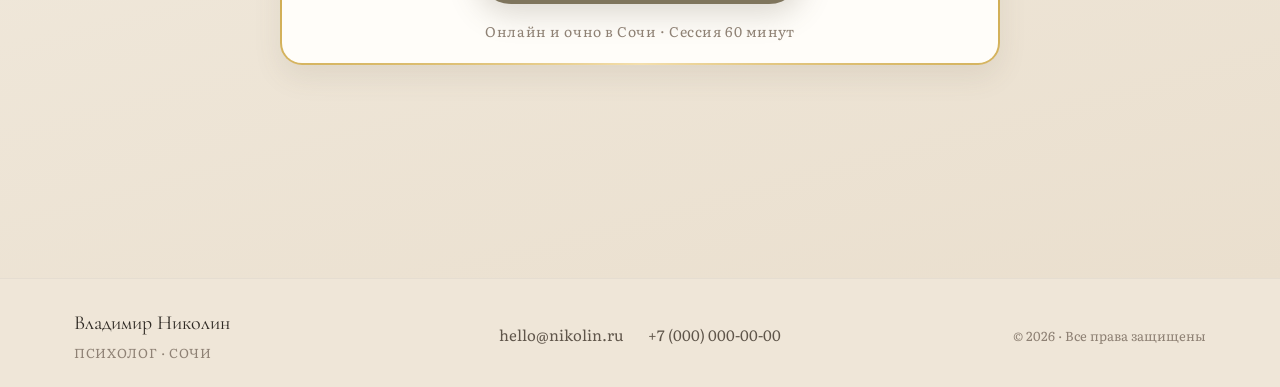
==== commit 1339635e: "Улучшенный вид" ====
--- a/index.html
+++ b/index.html
@@ -90,7 +90,6 @@
                 <li class="topics__item">Усталость и эмоциональное выгорание</li>
                 <li class="topics__item">Неуверенность, самокритика</li>
                 <li class="topics__item">Трудности с принятием решений</li>
-                <li class="topics__item">Повторяющиеся ситуации в жизни</li>
                 <li class="topics__item">Переживание кризисов и потерь</li>
             </ul>
         </div>
@@ -136,7 +135,7 @@
                 <h2 class="section__title">Как проходит работа</h2>
                 <p class="section__lead">
                     Сессия длится <strong>60 минут</strong>.<br>
-                    Это спокойный разговор, в котором вы можете говорить о том, что важно именно сейчас. Без спешки и без необходимости «говорить правильно».
+                    Спокойный разговор о том, что важно сейчас. Без спешки и без необходимости «говорить правильно».
                 </p>
             </div>
 
@@ -216,7 +215,7 @@
             <div class="section__head">
                 <h2 class="section__title">Подход в работе</h2>
                 <p class="section__lead">
-                    Я использую разные подходы и подбираю их под человека и его ситуацию:
+                    Подбираю подход под человека и его ситуацию:
                 </p>
             </div>
 
@@ -233,10 +232,6 @@
                     <h3>Гуманистический</h3>
                     <p>Чтобы опираться на ваши переживания, ценности и внутренний опыт.</p>
                 </div>
-                <div class="approach__item">
-                    <h3>Системный</h3>
-                    <p>Чтобы учитывать отношения, окружение и жизненный контекст.</p>
-                </div>
             </div>
 
             <p class="section__note section__note--center">
@@ -251,7 +246,7 @@
             <div class="section__head">
                 <h2 class="section__title">Что может постепенно меняться</h2>
                 <p class="section__lead">
-                    У каждого свой темп и свои результаты. Со временем многие отмечают:
+                    У каждого свой темп. Со временем многие отмечают:
                 </p>
             </div>
 
@@ -271,10 +266,6 @@
                 <div class="changes__item">
                     <div class="changes__icon">◌</div>
                     <p>Легче принимать решения</p>
-                </div>
-                <div class="changes__item">
-                    <div class="changes__icon">◌</div>
-                    <p>Меняется ощущение в отношениях</p>
                 </div>
             </div>
 
--- a/styles.css
+++ b/styles.css
@@ -28,6 +28,10 @@
     --container: 1180px;
     --pad: 24px;
     --header-h: 84px;
+    --block-bg: #fffdf9;
+    --border-1: #7f755d;
+    --border-2: #c7a03c;
+    --border-3: #f4dfad;
 }
 
 * {
@@ -371,6 +375,33 @@
     overflow-y: auto;
     scrollbar-width: thin;
     padding-right: 6px;
+    border: 2px solid transparent;
+    border-radius: 22px;
+    background-image:
+        linear-gradient(var(--block-bg), var(--block-bg)),
+        conic-gradient(
+            from var(--gradient-angle, 0deg),
+            var(--border-1) 0%,
+            var(--border-2) 25%,
+            var(--border-3) 50%,
+            var(--border-2) 75%,
+            var(--border-1) 100%
+        );
+    background-clip: padding-box, border-box;
+    background-origin: padding-box, border-box;
+    box-shadow: 0 12px 28px rgba(95, 87, 70, 0.1);
+    animation: gradient-rotate 8s linear infinite;
+    transition: transform 0.25s ease, box-shadow 0.25s ease;
+}
+
+.hero > .container:hover,
+.section > .container:hover {
+    box-shadow: 0 16px 36px rgba(95, 87, 70, 0.14);
+    transform: translateY(-2px);
+}
+
+.section > .container {
+    padding: 18px 18px 20px;
 }
 
 .section--muted {
@@ -379,7 +410,7 @@
 
 .section__head {
     max-width: 760px;
-    margin: 0 auto 34px;
+    margin: 0 auto 24px;
     text-align: center;
 }
 
@@ -398,8 +429,8 @@
 }
 
 .section__lead {
-    font-size: 17px;
-    line-height: 1.58;
+    font-size: 16px;
+    line-height: 1.5;
     color: var(--color-text-soft);
 }
 
@@ -413,7 +444,7 @@
     font-size: 16px;
     color: var(--color-text-muted);
     letter-spacing: 0.05em;
-    margin-bottom: 32px;
+    margin-bottom: 18px;
     text-transform: uppercase;
 }
 
@@ -682,7 +713,7 @@
     display: grid;
     grid-template-columns: repeat(3, minmax(0, 1fr));
     gap: 12px;
-    margin-bottom: 26px;
+    margin-bottom: 14px;
 }
 
 .about__trust-card {
@@ -896,6 +927,15 @@
     font-size: 16px;
     line-height: 1.56;
     color: var(--color-text-soft);
+}
+
+@keyframes gradient-rotate {
+    from {
+        --gradient-angle: 0deg;
+    }
+    to {
+        --gradient-angle: 360deg;
+    }
 }
 
 .doubts__text strong {
@@ -1219,6 +1259,12 @@
         padding: 16px 0;
     }
 
+    .hero > .container,
+    .section > .container {
+        border-radius: 18px;
+        padding: 14px;
+    }
+
     .about__inner {
         grid-template-columns: 1fr;
         gap: 28px;
@@ -1294,6 +1340,13 @@
         padding: 12px 0;
     }
 
+    .hero > .container,
+    .section > .container {
+        border-width: 1.5px;
+        border-radius: 14px;
+        padding: 10px;
+    }
+
     .section__head {
         margin-bottom: 22px;
     }
